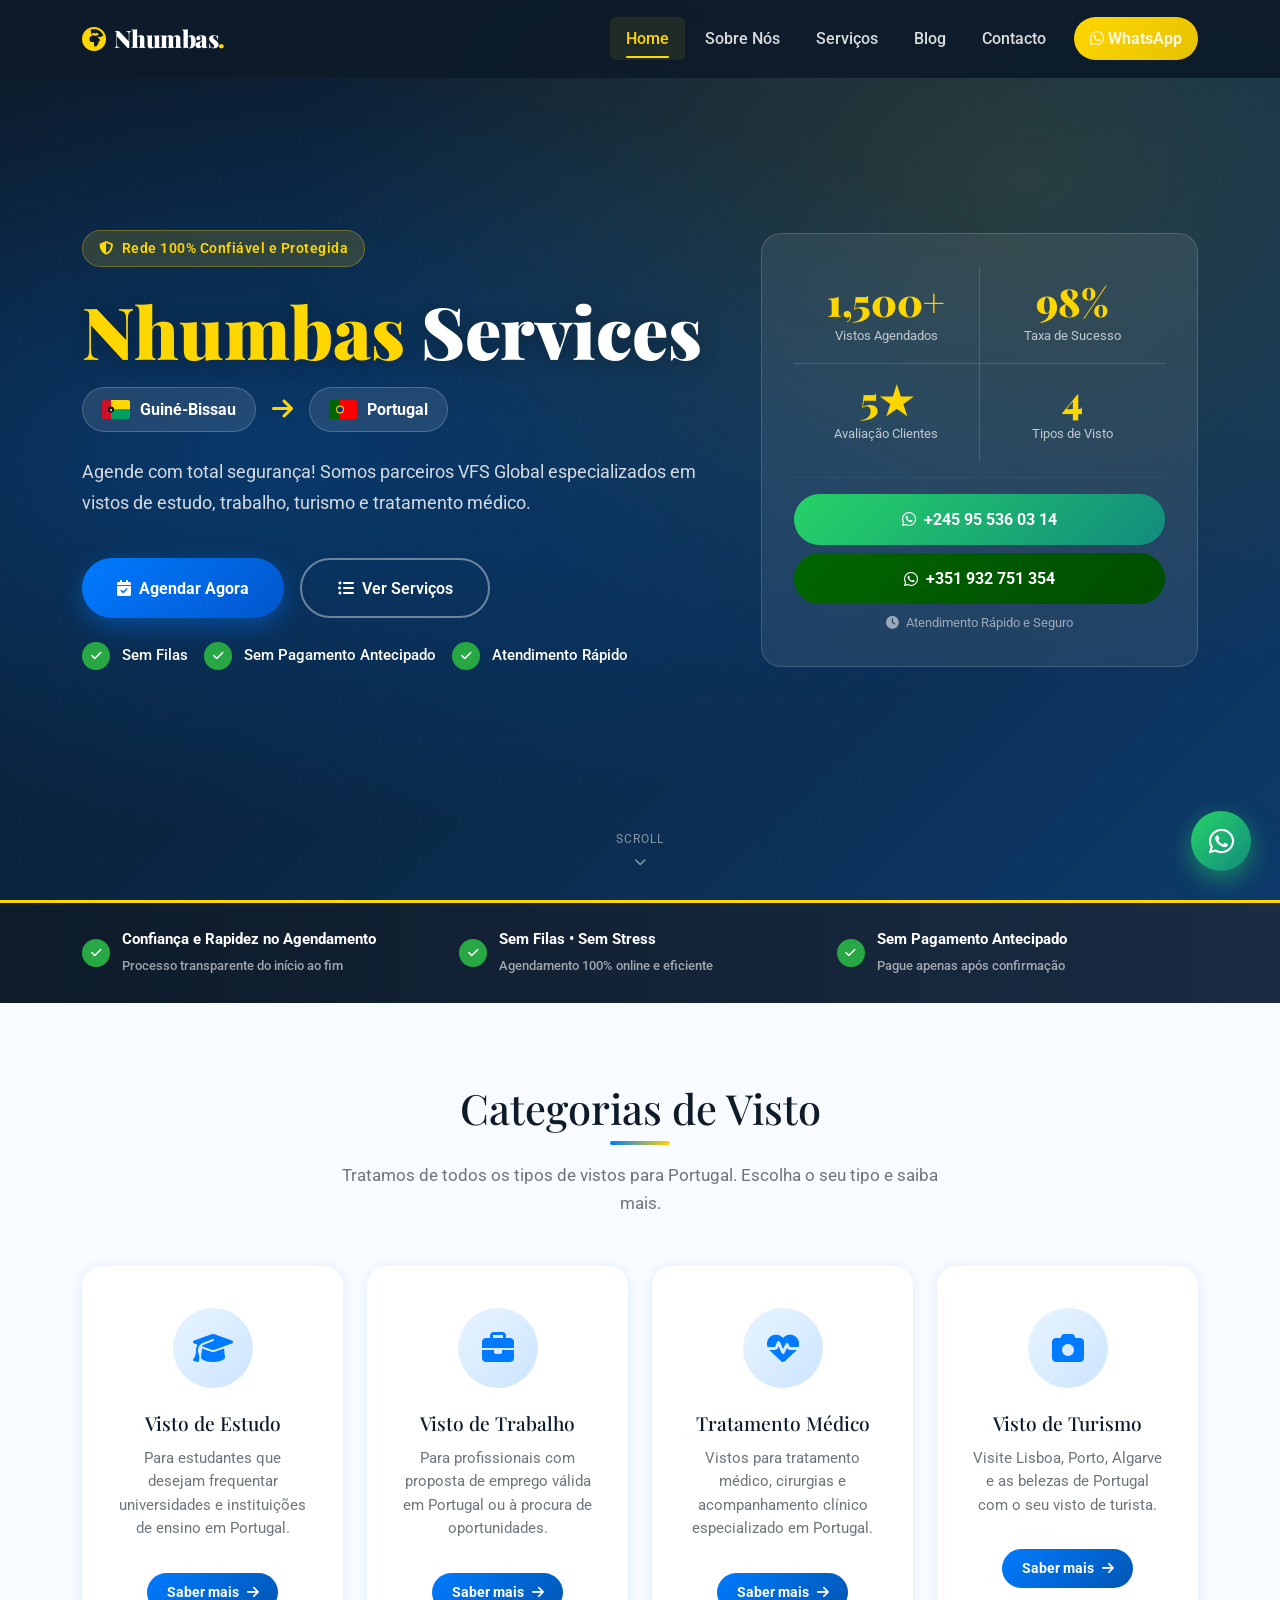
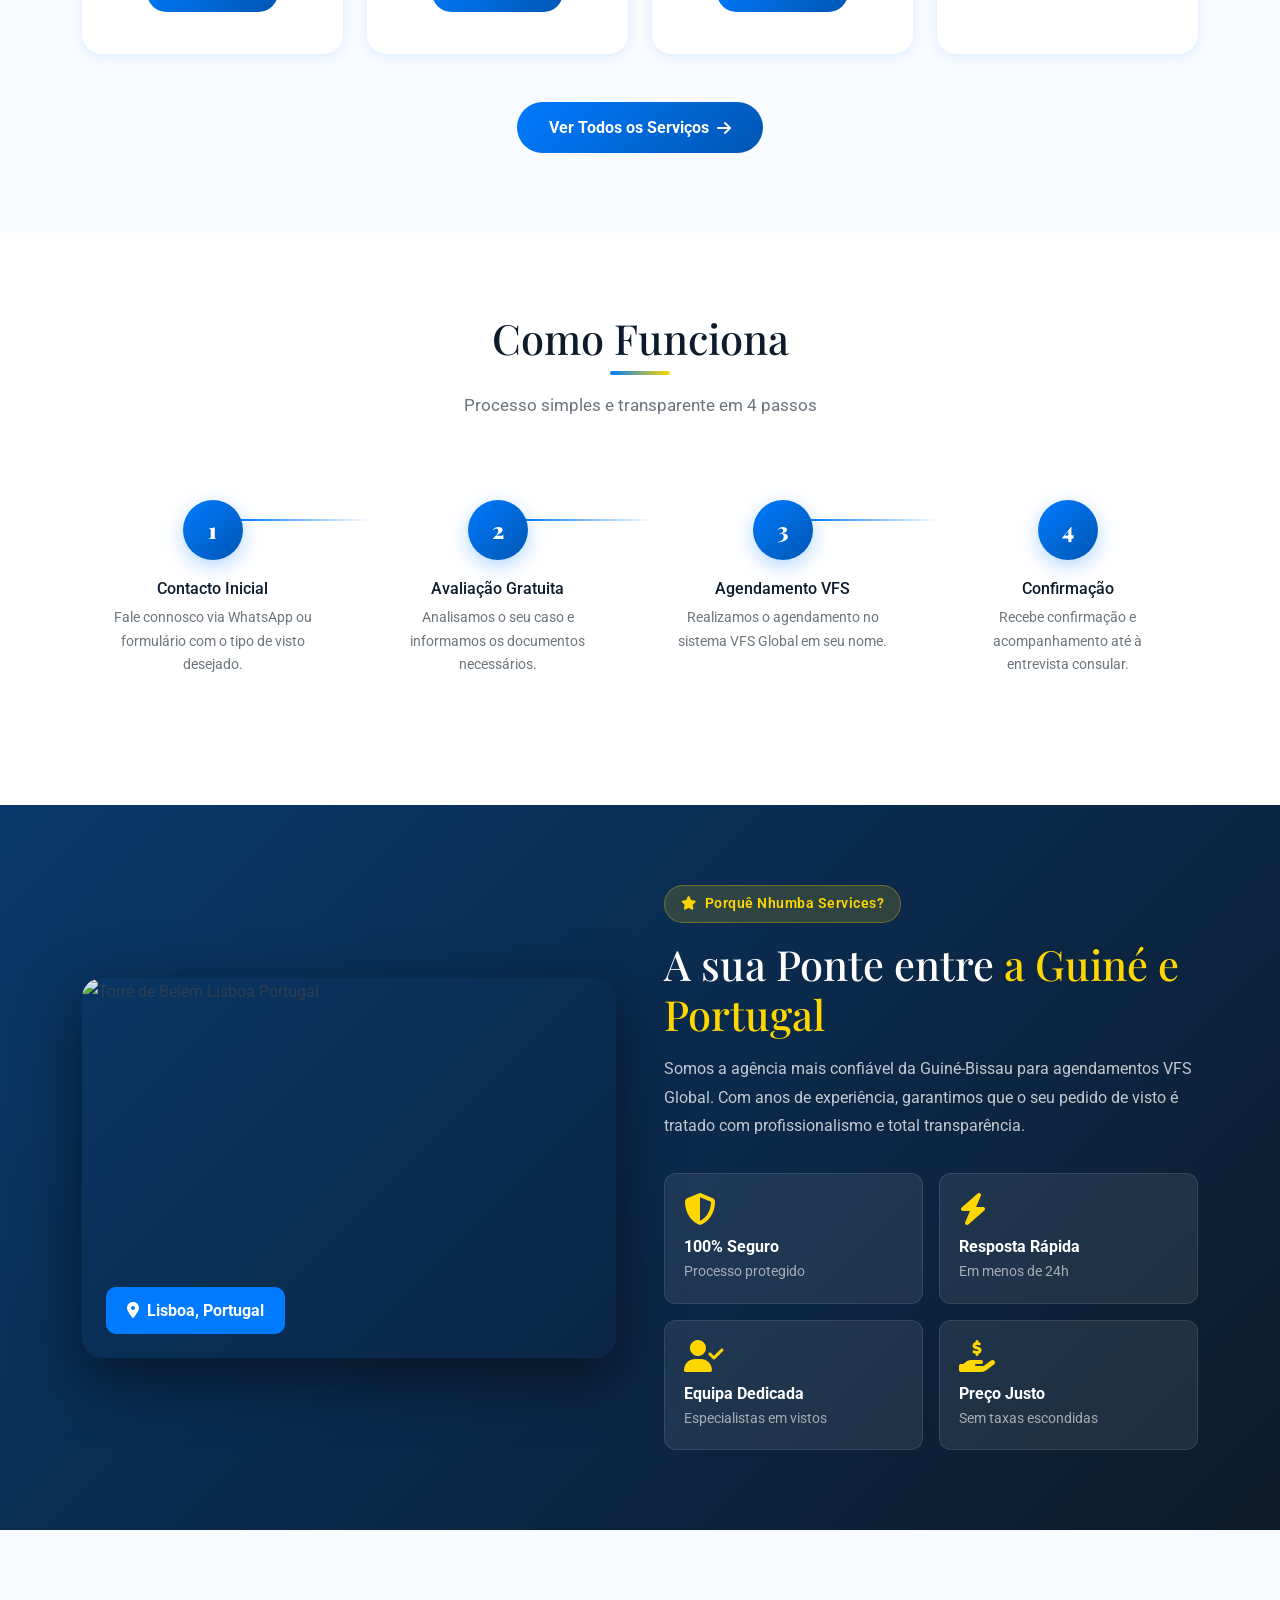
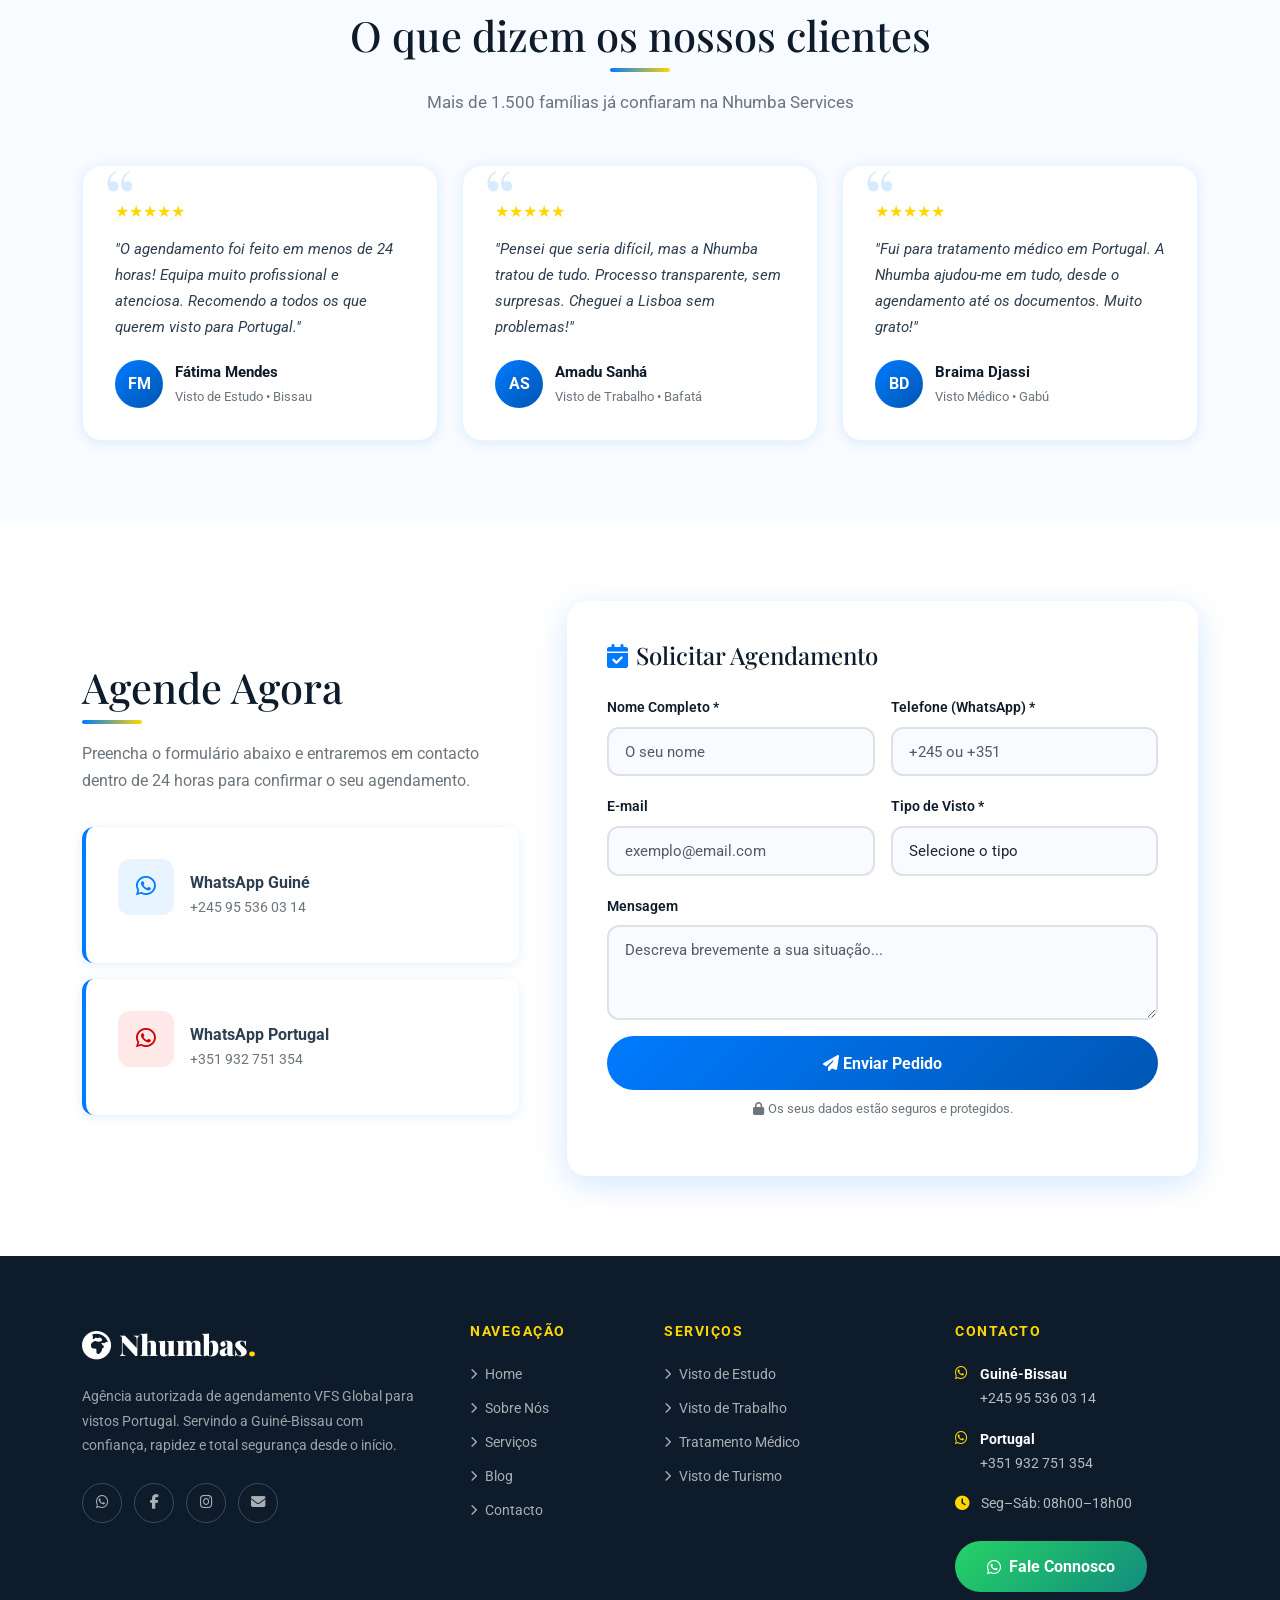
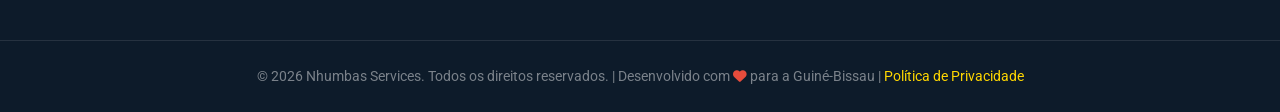
==== index.html @ 0d343d37 "first commit" ====
<!DOCTYPE html>
<html lang="pt">
<head>
  <meta charset="UTF-8"/>
  <meta name="viewport" content="width=device-width, initial-scale=1.0"/>
  <title>Nhumbas Services — Agendamento VFS Guiné-Bissau → Portugal</title>
  <meta name="description" content="Nhumba Services: agendamento VFS Global seguro e rápido para vistos Portugal. Confiança total, sem filas, sem pagamento antecipado. Contacte já!"/>
  <meta name="keywords" content="visto portugal, agendamento VFS, guiné-bissau, visto trabalho, visto estudo, nhumba services"/>
  <meta property="og:title" content="Nhumba Services — Vistos Portugal"/>
  <meta property="og:description" content="Agende o seu visto para Portugal com total segurança. Rede 100% Confiável e Protegida."/>
  <meta property="og:type" content="website"/>
  <link rel="canonical" href="https://nhumbaservices.github.io/"/>

  <!-- Schema.org -->
  <script type="application/ld+json">
  {"@context":"https://schema.org","@type":"LocalBusiness","name":"Nhumbas Services","description":"Agência de agendamento VFS Global para vistos Portugal na Guiné-Bissau","telephone":"+245955360314","address":{"@type":"PostalAddress","addressCountry":"GW"},"serviceArea":{"@type":"Country","name":"Guinea-Bissau"}}
  </script>

  <!-- Fonts & Icons -->
  <link rel="preconnect" href="https://fonts.googleapis.com"/>
  <link rel="preconnect" href="https://fonts.gstatic.com" crossorigin/>
  <link href="https://fonts.googleapis.com/css2?family=Roboto:wght@300;400;500;700;900&family=Playfair+Display:wght@700;900&display=swap" rel="stylesheet"/>
  <link rel="stylesheet" href="https://cdnjs.cloudflare.com/ajax/libs/font-awesome/6.5.0/css/all.min.css"/>
  <link rel="stylesheet" href="https://cdnjs.cloudflare.com/ajax/libs/bootstrap/5.3.2/css/bootstrap.min.css"/>
  <link rel="stylesheet" href="https://cdnjs.cloudflare.com/ajax/libs/aos/2.3.4/aos.css"/>
  <link rel="stylesheet" href="assets/css/style.css"/>
</head>
<body>

<!-- ============================================================
     NAVBAR
     ============================================================ -->
<nav class="navbar navbar-expand-lg fixed-top" id="mainNav">
  <div class="container">
    <a class="navbar-brand" href="index.html">
      <i class="fas fa-globe-africa me-2 text-accent"></i>Nhumbas<span>.</span>
    </a>
    <button class="navbar-toggler" type="button" data-bs-toggle="collapse" data-bs-target="#navbarNav">
      <span class="navbar-toggler-icon"></span>
    </button>
    <div class="collapse navbar-collapse justify-content-end" id="navbarNav">
      <ul class="navbar-nav align-items-lg-center gap-lg-1">
        <li class="nav-item"><a class="nav-link active" href="index.html">Home</a></li>
        <li class="nav-item"><a class="nav-link" href="about.html">Sobre Nós</a></li>
        <li class="nav-item"><a class="nav-link" href="services.html">Serviços</a></li>
        <li class="nav-item"><a class="nav-link" href="blog.html">Blog</a></li>
        <li class="nav-item"><a class="nav-link" href="contact.html">Contacto</a></li>
        <li class="nav-item">
          <a class="nav-link nav-cta" href="https://wa.me/24595536314" target="_blank" rel="noopener">
            <i class="fab fa-whatsapp"></i> WhatsApp
          </a>
        </li>
      </ul>
    </div>
  </div>
</nav>

<!-- ============================================================
     HERO SECTION
     ============================================================ -->
<section class="hero-section" id="home">
  <div class="hero-img-bg"></div>
  <div class="hero-bg-overlay"></div>
  <div class="hero-pattern"></div>

  <div class="container hero-content py-5">
    <div class="row align-items-center g-5">
      <div class="col-lg-7">
        <div class="hero-badge" data-aos="fade-down">
          <i class="fas fa-shield-alt"></i> Rede 100% Confiável e Protegida
        </div>

        <h1 class="hero-title" data-aos="fade-up" data-aos-delay="100">
          <span>Nhumbas</span> Services
        </h1>

        <div class="hero-route" data-aos="fade-up" data-aos-delay="200">
          <div class="flag-pill">
            <!-- Guinea-Bissau Flag SVG -->
            <svg width="28" height="19" viewBox="0 0 28 19" xmlns="http://www.w3.org/2000/svg" style="border-radius:2px;flex-shrink:0">
              <rect width="9" height="19" fill="#CE1126"/>
              <rect x="9" width="19" height="9.5" fill="#FFD700"/>
              <rect x="9" y="9.5" width="19" height="9.5" fill="#009E60"/>
              <circle cx="9" cy="9.5" r="3" fill="#000"/>
              <polygon points="9,7 9.6,8.8 11.5,8.8 10,9.9 10.6,11.7 9,10.6 7.4,11.7 8,9.9 6.5,8.8 8.4,8.8" fill="#fff" transform="scale(0.7) translate(4,4.8)"/>
            </svg>
            Guiné-Bissau
          </div>
          <div class="arrow-icon"><i class="fas fa-arrow-right"></i></div>
          <div class="flag-pill">
            <!-- Portugal Flag SVG -->
            <svg width="28" height="19" viewBox="0 0 28 19" xmlns="http://www.w3.org/2000/svg" style="border-radius:2px;flex-shrink:0">
              <rect width="11" height="19" fill="#006600"/>
              <rect x="11" width="17" height="19" fill="#FF0000"/>
              <circle cx="11" cy="9.5" r="4" fill="#FFD700" opacity="0.9"/>
              <circle cx="11" cy="9.5" r="2.8" fill="#003399"/>
            </svg>
            Portugal
          </div>
        </div>

        <p class="hero-subtitle" data-aos="fade-up" data-aos-delay="300">
          Agende com total segurança! Somos parceiros VFS Global especializados em<br>
          vistos de estudo, trabalho, turismo e tratamento médico.
        </p>

        <div class="hero-btns" data-aos="fade-up" data-aos-delay="400">
          <a href="#cta-form" class="btn-hero-primary">
            <i class="fas fa-calendar-check"></i> Agendar Agora
          </a>
          <a href="services.html" class="btn-hero-outline">
            <i class="fas fa-list-ul"></i> Ver Serviços
          </a>
        </div>

        <!-- Mini trust strip -->
        <div class="d-flex flex-wrap gap-3 mt-4" data-aos="fade-up" data-aos-delay="500">
          <span class="benefit-item"><div class="check-icon"><i class="fas fa-check"></i></div>Sem Filas</span>
          <span class="benefit-item"><div class="check-icon"><i class="fas fa-check"></i></div>Sem Pagamento Antecipado</span>
          <span class="benefit-item"><div class="check-icon"><i class="fas fa-check"></i></div>Atendimento Rápido</span>
        </div>
      </div>

      <!-- Stats Card -->
      <div class="col-lg-5" data-aos="fade-left" data-aos-delay="300">
        <div class="hero-stats-card">
          <div class="row text-center g-0">
            <div class="col-6 stat-item border-end border-bottom" style="border-color:rgba(255,255,255,.15)!important">
              <span class="stat-number" data-counter="1500" data-suffix="+">0</span>
              <div class="stat-label">Vistos Agendados</div>
            </div>
            <div class="col-6 stat-item border-bottom" style="border-color:rgba(255,255,255,.15)!important">
              <span class="stat-number" data-counter="98" data-suffix="%">0</span>
              <div class="stat-label">Taxa de Sucesso</div>
            </div>
            <div class="col-6 stat-item border-end" style="border-color:rgba(255,255,255,.15)!important">
              <span class="stat-number" data-counter="5" data-suffix="★">0</span>
              <div class="stat-label">Avaliação Clientes</div>
            </div>
            <div class="col-6 stat-item">
              <span class="stat-number" data-counter="4" data-suffix="">0</span>
              <div class="stat-label">Tipos de Visto</div>
            </div>
          </div>
          <hr class="stat-divider mt-3 mb-3"/>
          <div class="d-flex gap-2 flex-wrap justify-content-center">
            <a href="https://wa.me/24595536314" class="btn-whatsapp flex-fill text-center justify-content-center" target="_blank" rel="noopener" data-whatsapp="gw">
              <i class="fab fa-whatsapp"></i> +245 95 536 03 14
            </a>
          </div>
          <div class="mt-2 d-flex gap-2 flex-wrap justify-content-center">
            <a href="https://wa.me/351932751354" class="btn-whatsapp flex-fill text-center justify-content-center" style="background:linear-gradient(135deg,#006600,#004d00)" target="_blank" rel="noopener" data-whatsapp="pt">
              <i class="fab fa-whatsapp"></i> +351 932 751 354
            </a>
          </div>
          <p class="text-center mt-2 mb-0" style="color:rgba(255,255,255,.55);font-size:.8rem;">
            <i class="fas fa-clock me-1"></i> Atendimento Rápido e Seguro
          </p>
        </div>
      </div>
    </div>
  </div>

  <div class="scroll-indicator">
    <span>Scroll</span>
    <i class="fas fa-chevron-down"></i>
  </div>
</section>

<!-- ============================================================
     BENEFITS STRIP
     ============================================================ -->
<div class="benefits-strip">
  <div class="container">
    <div class="row g-3">
      <div class="col-md-4" data-aos="fade-up">
        <div class="benefit-item">
          <div class="check-icon"><i class="fas fa-check"></i></div>
          <div>
            <strong>Confiança e Rapidez no Agendamento</strong><br>
            <small style="color:rgba(255,255,255,.6)">Processo transparente do início ao fim</small>
          </div>
        </div>
      </div>
      <div class="col-md-4" data-aos="fade-up" data-aos-delay="100">
        <div class="benefit-item">
          <div class="check-icon"><i class="fas fa-check"></i></div>
          <div>
            <strong>Sem Filas • Sem Stress</strong><br>
            <small style="color:rgba(255,255,255,.6)">Agendamento 100% online e eficiente</small>
          </div>
        </div>
      </div>
      <div class="col-md-4" data-aos="fade-up" data-aos-delay="200">
        <div class="benefit-item">
          <div class="check-icon"><i class="fas fa-check"></i></div>
          <div>
            <strong>Sem Pagamento Antecipado</strong><br>
            <small style="color:rgba(255,255,255,.6)">Pague apenas após confirmação</small>
          </div>
        </div>
      </div>
    </div>
  </div>
</div>

<!-- ============================================================
     SERVICES TEASER
     ============================================================ -->
<section class="section-pad bg-light-blue" id="services">
  <div class="container">
    <div class="text-center mb-5" data-aos="fade-up">
      <h2 class="section-title text-center">Categorias de Visto</h2>
      <p class="section-subtitle">Tratamos de todos os tipos de vistos para Portugal. Escolha o seu tipo e saiba mais.</p>
    </div>
    <div class="row g-4">
      <div class="col-sm-6 col-lg-3" data-aos="fade-up" data-aos-delay="0">
        <div class="service-card h-100">
          <div class="service-icon"><i class="fas fa-graduation-cap"></i></div>
          <h4>Visto de Estudo</h4>
          <p>Para estudantes que desejam frequentar universidades e instituições de ensino em Portugal.</p>
          <a href="services.html#estudo" class="btn-primary-custom mt-3 d-inline-flex" style="font-size:.85rem;padding:.5rem 1.2rem;">
            Saber mais <i class="fas fa-arrow-right"></i>
          </a>
        </div>
      </div>
      <div class="col-sm-6 col-lg-3" data-aos="fade-up" data-aos-delay="100">
        <div class="service-card h-100">
          <div class="service-icon"><i class="fas fa-briefcase"></i></div>
          <h4>Visto de Trabalho</h4>
          <p>Para profissionais com proposta de emprego válida em Portugal ou à procura de oportunidades.</p>
          <a href="services.html#trabalho" class="btn-primary-custom mt-3 d-inline-flex" style="font-size:.85rem;padding:.5rem 1.2rem;">
            Saber mais <i class="fas fa-arrow-right"></i>
          </a>
        </div>
      </div>
      <div class="col-sm-6 col-lg-3" data-aos="fade-up" data-aos-delay="200">
        <div class="service-card h-100">
          <div class="service-icon"><i class="fas fa-heartbeat"></i></div>
          <h4>Tratamento Médico</h4>
          <p>Vistos para tratamento médico, cirurgias e acompanhamento clínico especializado em Portugal.</p>
          <a href="services.html#medico" class="btn-primary-custom mt-3 d-inline-flex" style="font-size:.85rem;padding:.5rem 1.2rem;">
            Saber mais <i class="fas fa-arrow-right"></i>
          </a>
        </div>
      </div>
      <div class="col-sm-6 col-lg-3" data-aos="fade-up" data-aos-delay="300">
        <div class="service-card h-100">
          <div class="service-icon"><i class="fas fa-camera"></i></div>
          <h4>Visto de Turismo</h4>
          <p>Visite Lisboa, Porto, Algarve e as belezas de Portugal com o seu visto de turista.</p>
          <a href="services.html#turismo" class="btn-primary-custom mt-3 d-inline-flex" style="font-size:.85rem;padding:.5rem 1.2rem;">
            Saber mais <i class="fas fa-arrow-right"></i>
          </a>
        </div>
      </div>
    </div>

    <div class="text-center mt-5" data-aos="fade-up">
      <a href="services.html" class="btn-primary-custom">
        Ver Todos os Serviços <i class="fas fa-arrow-right"></i>
      </a>
    </div>
  </div>
</section>

<!-- ============================================================
     HOW IT WORKS
     ============================================================ -->
<section class="section-pad">
  <div class="container">
    <div class="text-center mb-5" data-aos="fade-up">
      <h2 class="section-title text-center">Como Funciona</h2>
      <p class="section-subtitle">Processo simples e transparente em 4 passos</p>
    </div>
    <div class="row">
      <div class="col-md-3 col-sm-6" data-aos="fade-up" data-aos-delay="0">
        <div class="process-step">
          <div class="step-number">1</div>
          <div class="step-connector"></div>
          <h5>Contacto Inicial</h5>
          <p>Fale connosco via WhatsApp ou formulário com o tipo de visto desejado.</p>
        </div>
      </div>
      <div class="col-md-3 col-sm-6" data-aos="fade-up" data-aos-delay="100">
        <div class="process-step">
          <div class="step-number">2</div>
          <div class="step-connector"></div>
          <h5>Avaliação Gratuita</h5>
          <p>Analisamos o seu caso e informamos os documentos necessários.</p>
        </div>
      </div>
      <div class="col-md-3 col-sm-6" data-aos="fade-up" data-aos-delay="200">
        <div class="process-step">
          <div class="step-number">3</div>
          <div class="step-connector"></div>
          <h5>Agendamento VFS</h5>
          <p>Realizamos o agendamento no sistema VFS Global em seu nome.</p>
        </div>
      </div>
      <div class="col-md-3 col-sm-6" data-aos="fade-up" data-aos-delay="300">
        <div class="process-step">
          <div class="step-number">4</div>
          <h5>Confirmação</h5>
          <p>Recebe confirmação e acompanhamento até à entrevista consular.</p>
        </div>
      </div>
    </div>
  </div>
</section>

<!-- ============================================================
     BELEM / IMAGE SECTION
     ============================================================ -->
<section class="section-pad" style="background:var(--dark);overflow:hidden;position:relative;">
  <div style="position:absolute;inset:0;background:url('https://images.unsplash.com/photo-1555881400-74d7acaacd8b?w=1600&q=70') center/cover;opacity:.15;"></div>
  <div style="position:absolute;inset:0;background:linear-gradient(135deg,rgba(0,123,255,.3),rgba(13,27,42,.9));"></div>
  <div class="container position-relative" style="z-index:2;">
    <div class="row align-items-center g-5">
      <div class="col-lg-6" data-aos="fade-right">
        <div style="position:relative;border-radius:20px;overflow:hidden;box-shadow:0 20px 60px rgba(0,0,0,.5);">
          <img src="https://images.unsplash.com/photo-1555881400-74d7acaacd8b?w=700&q=80"
               alt="Torre de Belém Lisboa Portugal" class="img-fluid" style="width:100%;height:380px;object-fit:cover;display:block;"/>
          <div style="position:absolute;bottom:1.5rem;left:1.5rem;background:var(--primary);color:#fff;padding:.6rem 1.3rem;border-radius:10px;font-weight:700;">
            <i class="fas fa-map-marker-alt me-2"></i>Lisboa, Portugal
          </div>
        </div>
      </div>
      <div class="col-lg-6" data-aos="fade-left">
        <div class="hero-badge mb-3"><i class="fas fa-star"></i> Porquê Nhumba Services?</div>
        <h2 style="color:#fff;margin-bottom:1rem;">A sua Ponte entre <span style="color:var(--accent)">a Guiné e Portugal</span></h2>
        <p style="color:rgba(255,255,255,.75);font-size:1rem;line-height:1.8;margin-bottom:2rem;">
          Somos a agência mais confiável da Guiné-Bissau para agendamentos VFS Global. Com anos de experiência, garantimos que o seu pedido de visto é tratado com profissionalismo e total transparência.
        </p>
        <div class="row g-3">
          <div class="col-6">
            <div style="background:rgba(255,255,255,.08);border-radius:12px;padding:1.2rem;border:1px solid rgba(255,255,255,.1);">
              <i class="fas fa-shield-alt fa-2x mb-2" style="color:var(--accent)"></i>
              <div style="color:#fff;font-weight:700;">100% Seguro</div>
              <div style="color:rgba(255,255,255,.6);font-size:.85rem;">Processo protegido</div>
            </div>
          </div>
          <div class="col-6">
            <div style="background:rgba(255,255,255,.08);border-radius:12px;padding:1.2rem;border:1px solid rgba(255,255,255,.1);">
              <i class="fas fa-bolt fa-2x mb-2" style="color:var(--accent)"></i>
              <div style="color:#fff;font-weight:700;">Resposta Rápida</div>
              <div style="color:rgba(255,255,255,.6);font-size:.85rem;">Em menos de 24h</div>
            </div>
          </div>
          <div class="col-6">
            <div style="background:rgba(255,255,255,.08);border-radius:12px;padding:1.2rem;border:1px solid rgba(255,255,255,.1);">
              <i class="fas fa-user-check fa-2x mb-2" style="color:var(--accent)"></i>
              <div style="color:#fff;font-weight:700;">Equipa Dedicada</div>
              <div style="color:rgba(255,255,255,.6);font-size:.85rem;">Especialistas em vistos</div>
            </div>
          </div>
          <div class="col-6">
            <div style="background:rgba(255,255,255,.08);border-radius:12px;padding:1.2rem;border:1px solid rgba(255,255,255,.1);">
              <i class="fas fa-hand-holding-usd fa-2x mb-2" style="color:var(--accent)"></i>
              <div style="color:#fff;font-weight:700;">Preço Justo</div>
              <div style="color:rgba(255,255,255,.6);font-size:.85rem;">Sem taxas escondidas</div>
            </div>
          </div>
        </div>
      </div>
    </div>
  </div>
</section>

<!-- ============================================================
     TESTIMONIALS
     ============================================================ -->
<section class="section-pad bg-light-blue">
  <div class="container">
    <div class="text-center mb-5" data-aos="fade-up">
      <h2 class="section-title text-center">O que dizem os nossos clientes</h2>
      <p class="section-subtitle">Mais de 1.500 famílias já confiaram na Nhumba Services</p>
    </div>
    <div class="row g-4">
      <div class="col-md-4" data-aos="fade-up" data-aos-delay="0">
        <div class="testimonial-card h-100">
          <div class="testimonial-stars">★★★★★</div>
          <p class="testimonial-text">"O agendamento foi feito em menos de 24 horas! Equipa muito profissional e atenciosa. Recomendo a todos os que querem visto para Portugal."</p>
          <div class="testimonial-author">
            <div class="author-avatar">FM</div>
            <div>
              <div class="author-name">Fátima Mendes</div>
              <div class="author-role">Visto de Estudo • Bissau</div>
            </div>
          </div>
        </div>
      </div>
      <div class="col-md-4" data-aos="fade-up" data-aos-delay="100">
        <div class="testimonial-card h-100">
          <div class="testimonial-stars">★★★★★</div>
          <p class="testimonial-text">"Pensei que seria difícil, mas a Nhumba tratou de tudo. Processo transparente, sem surpresas. Cheguei a Lisboa sem problemas!"</p>
          <div class="testimonial-author">
            <div class="author-avatar">AS</div>
            <div>
              <div class="author-name">Amadu Sanhá</div>
              <div class="author-role">Visto de Trabalho • Bafatá</div>
            </div>
          </div>
        </div>
      </div>
      <div class="col-md-4" data-aos="fade-up" data-aos-delay="200">
        <div class="testimonial-card h-100">
          <div class="testimonial-stars">★★★★★</div>
          <p class="testimonial-text">"Fui para tratamento médico em Portugal. A Nhumba ajudou-me em tudo, desde o agendamento até os documentos. Muito grato!"</p>
          <div class="testimonial-author">
            <div class="author-avatar">BD</div>
            <div>
              <div class="author-name">Braima Djassi</div>
              <div class="author-role">Visto Médico • Gabú</div>
            </div>
          </div>
        </div>
      </div>
    </div>
  </div>
</section>

<!-- ============================================================
     CTA FORM
     ============================================================ -->
<section class="section-pad" id="cta-form">
  <div class="container">
    <div class="row align-items-center g-5">
      <div class="col-lg-5" data-aos="fade-right">
        <h2 class="section-title">Agende Agora</h2>
        <p style="color:var(--text-light);margin-bottom:2rem;">
          Preencha o formulário abaixo e entraremos em contacto dentro de 24 horas para confirmar o seu agendamento.
        </p>
        <div class="feature-card mb-3">
          <div class="d-flex align-items-center gap-3">
            <div class="feature-icon"><i class="fab fa-whatsapp"></i></div>
            <div>
              <strong>WhatsApp Guiné</strong>
              <div style="color:var(--text-light);font-size:.9rem;">+245 95 536 03 14</div>
            </div>
          </div>
        </div>
        <div class="feature-card">
          <div class="d-flex align-items-center gap-3">
            <div class="feature-icon" style="background:#ffe8e8;"><i class="fab fa-whatsapp" style="color:#cc0000;"></i></div>
            <div>
              <strong>WhatsApp Portugal</strong>
              <div style="color:var(--text-light);font-size:.9rem;">+351 932 751 354</div>
            </div>
          </div>
        </div>
      </div>

      <div class="col-lg-7" data-aos="fade-left">
        <div class="form-card">
          <h4 style="color:var(--dark);margin-bottom:1.5rem;">
            <i class="fas fa-calendar-check text-primary me-2"></i>Solicitar Agendamento
          </h4>

          <div class="form-success" id="heroFormSuccess">
            <div class="success-icon"><i class="fas fa-check"></i></div>
            <h4 style="color:var(--success);">Pedido Enviado!</h4>
            <p style="color:var(--text-light);">Obrigado pelo seu contacto. Responderemos em breve via WhatsApp ou e-mail.</p>
          </div>

          <form data-validate-form action="https://formspree.io/f/YOUR_FREE_ID" method="POST" netlify>
            <input type="hidden" name="form-name" value="agendamento-home"/>
            <div class="row g-3">
              <div class="col-sm-6">
                <label class="form-label">Nome Completo *</label>
                <input type="text" name="nome" class="form-control" placeholder="O seu nome" data-validate="required min5"/>
              </div>
              <div class="col-sm-6">
                <label class="form-label">Telefone (WhatsApp) *</label>
                <input type="tel" name="telefone" class="form-control" placeholder="+245 ou +351" data-validate="required phone"/>
              </div>
              <div class="col-sm-6">
                <label class="form-label">E-mail</label>
                <input type="email" name="email" class="form-control" placeholder="exemplo@email.com" data-validate="email"/>
              </div>
              <div class="col-sm-6">
                <label class="form-label">Tipo de Visto *</label>
                <select name="visto" class="form-select" data-validate="required">
                  <option value="">Selecione o tipo</option>
                  <option>Visto de Estudo</option>
                  <option>Visto de Trabalho</option>
                  <option>Tratamento Médico</option>
                  <option>Visto de Turismo</option>
                  <option>Outro</option>
                </select>
              </div>
              <div class="col-12">
                <label class="form-label">Mensagem</label>
                <textarea name="mensagem" class="form-control" rows="3" placeholder="Descreva brevemente a sua situação..." data-validate="min10"></textarea>
              </div>
              <div class="col-12">
                <button type="submit" class="btn-submit">
                  <span class="btn-text"><i class="fas fa-paper-plane"></i> Enviar Pedido</span>
                  <span class="spinner-btn"></span>
                </button>
                <p class="text-center mt-2" style="font-size:.8rem;color:var(--text-light);">
                  <i class="fas fa-lock me-1"></i>Os seus dados estão seguros e protegidos.
                </p>
              </div>
            </div>
          </form>
        </div>
      </div>
    </div>
  </div>
</section>

<!-- ============================================================
     FOOTER
     ============================================================ -->
<footer>
  <div class="container">
    <div class="row g-5">
      <div class="col-lg-4 col-md-6">
        <div class="footer-brand"><i class="fas fa-globe-africa me-2"></i>Nhumbas<span>.</span></div>
        <p class="footer-desc">
          Agência autorizada de agendamento VFS Global para vistos Portugal. Servindo a Guiné-Bissau com confiança, rapidez e total segurança desde o início.
        </p>
        <div class="footer-social">
          <a href="https://wa.me/24595536314" target="_blank" rel="noopener" aria-label="WhatsApp"><i class="fab fa-whatsapp"></i></a>
          <a href="#" aria-label="Facebook"><i class="fab fa-facebook-f"></i></a>
          <a href="#" aria-label="Instagram"><i class="fab fa-instagram"></i></a>
          <a href="mailto:info@nhumbaservices.com" aria-label="Email"><i class="fas fa-envelope"></i></a>
        </div>
      </div>
      <div class="col-lg-2 col-md-6 col-6">
        <div class="footer-heading">Navegação</div>
        <ul class="footer-links">
          <li><a href="index.html"><i class="fas fa-chevron-right"></i> Home</a></li>
          <li><a href="about.html"><i class="fas fa-chevron-right"></i> Sobre Nós</a></li>
          <li><a href="services.html"><i class="fas fa-chevron-right"></i> Serviços</a></li>
          <li><a href="blog.html"><i class="fas fa-chevron-right"></i> Blog</a></li>
          <li><a href="contact.html"><i class="fas fa-chevron-right"></i> Contacto</a></li>
        </ul>
      </div>
      <div class="col-lg-3 col-md-6 col-6">
        <div class="footer-heading">Serviços</div>
        <ul class="footer-links">
          <li><a href="services.html#estudo"><i class="fas fa-chevron-right"></i> Visto de Estudo</a></li>
          <li><a href="services.html#trabalho"><i class="fas fa-chevron-right"></i> Visto de Trabalho</a></li>
          <li><a href="services.html#medico"><i class="fas fa-chevron-right"></i> Tratamento Médico</a></li>
          <li><a href="services.html#turismo"><i class="fas fa-chevron-right"></i> Visto de Turismo</a></li>
        </ul>
      </div>
      <div class="col-lg-3 col-md-6">
        <div class="footer-heading">Contacto</div>
        <div class="footer-contact-item">
          <i class="fab fa-whatsapp"></i>
          <span><strong style="color:#fff;display:block;">Guiné-Bissau</strong>+245 95 536 03 14</span>
        </div>
        <div class="footer-contact-item">
          <i class="fab fa-whatsapp"></i>
          <span><strong style="color:#fff;display:block;">Portugal</strong>+351 932 751 354</span>
        </div>
        <div class="footer-contact-item">
          <i class="fas fa-clock"></i>
          <span>Seg–Sáb: 08h00–18h00</span>
        </div>
        <a href="https://wa.me/24595536314" class="btn-whatsapp mt-2" target="_blank" rel="noopener" data-whatsapp="gw">
          <i class="fab fa-whatsapp"></i> Fale Connosco
        </a>
      </div>
    </div>
  </div>
  <div class="footer-bottom">
    <div class="container">
      © 2026 Nhumbas Services. Todos os direitos reservados. |
      Desenvolvido com <i class="fas fa-heart" style="color:#e74c3c;"></i> para a Guiné-Bissau |
      <a href="contact.html">Política de Privacidade</a>
    </div>
  </div>
</footer>

<!-- WhatsApp Floating Button -->
<a class="whatsapp-float" href="https://wa.me/245955360314" target="_blank" rel="noopener" data-whatsapp="gw" aria-label="WhatsApp">
  <i class="fab fa-whatsapp"></i>
  <span class="whatsapp-tooltip">Fale connosco!</span>
</a>

<!-- Back to top -->
<button id="backToTop" style="position:fixed;bottom:1.8rem;right:5rem;width:44px;height:44px;background:var(--primary);color:#fff;border:none;border-radius:50%;font-size:1.1rem;cursor:pointer;opacity:0;transition:all .3s;z-index:999;" aria-label="Topo">
  <i class="fas fa-arrow-up"></i>
</button>

<!-- Scripts -->
<script src="https://cdnjs.cloudflare.com/ajax/libs/bootstrap/5.3.2/js/bootstrap.bundle.min.js"></script>
<script src="https://cdnjs.cloudflare.com/ajax/libs/aos/2.3.4/aos.js"></script>
<script src="assets/js/main.js"></script>
</body>
</html>
---- assets/css/style.css ----
/* ============================================================
   Nhumbas Services — Custom Stylesheet
   Travel-themed, high-conversion, mobile-first
   ============================================================ */

/* --- Google Fonts & Root Variables --- */
@import url('https://fonts.googleapis.com/css2?family=Roboto:wght@300;400;500;700;900&family=Playfair+Display:wght@700;900&display=swap');

:root {
  --primary:        #007BFF;
  --primary-dark:   #0056b3;
  --primary-light:  #e8f4ff;
  --accent:         #FFD700;
  --accent-dark:    #e6c200;
  --success:        #28a745;
  --dark:           #0d1b2a;
  --dark-mid:       #1a2b42;
  --text:           #2c3e50;
  --text-light:     #6c757d;
  --white:          #ffffff;
  --bg-light:       #f8fbff;
  --border:         #dee2e6;
  --shadow-sm:      0 2px 12px rgba(0,123,255,.12);
  --shadow-md:      0 8px 32px rgba(0,123,255,.18);
  --shadow-lg:      0 20px 60px rgba(0,0,0,.15);
  --radius:         12px;
  --radius-lg:      20px;
  --transition:     all .3s cubic-bezier(.4,0,.2,1);
  --font-display:   'Playfair Display', Georgia, serif;
  --font-body:      'Roboto', sans-serif;
}

/* --- Base Reset & Body --- */
*, *::before, *::after { box-sizing: border-box; margin: 0; padding: 0; }

html { scroll-behavior: smooth; font-size: 16px; }

body {
  font-family: var(--font-body);
  color: var(--text);
  background: var(--white);
  overflow-x: hidden;
  line-height: 1.7;
}

/* --- Typography --- */
h1, h2, h3, h4 { font-family: var(--font-display); line-height: 1.2; }
h1 { font-size: clamp(2rem, 5vw, 3.5rem); }
h2 { font-size: clamp(1.6rem, 3.5vw, 2.6rem); }
h3 { font-size: clamp(1.2rem, 2.5vw, 1.6rem); }

a { color: var(--primary); text-decoration: none; transition: var(--transition); }
a:hover { color: var(--primary-dark); }

.section-title {
  position: relative;
  display: inline-block;
  margin-bottom: 1rem;
  color: var(--dark);
}
.section-title::after {
  content: '';
  display: block;
  width: 60px;
  height: 4px;
  background: linear-gradient(90deg, var(--primary), var(--accent));
  border-radius: 2px;
  margin-top: .5rem;
}
.section-title.text-center::after { margin: .5rem auto 0; }

.section-subtitle {
  color: var(--text-light);
  font-size: 1.05rem;
  max-width: 600px;
  margin: 0 auto 3rem;
}

/* --- Utility --- */
.text-accent   { color: var(--accent) !important; }
.text-primary  { color: var(--primary) !important; }
.bg-primary-gradient {
  background: linear-gradient(135deg, var(--dark) 0%, var(--dark-mid) 40%, var(--primary-dark) 100%);
}
.fw-900 { font-weight: 900; }

/* ============================================================
   NAVBAR
   ============================================================ */
#mainNav {
  background: rgba(13,27,42,.95);
  backdrop-filter: blur(10px);
  -webkit-backdrop-filter: blur(10px);
  transition: var(--transition);
  padding: .8rem 0;
  border-bottom: 2px solid transparent;
}
#mainNav.scrolled {
  background: rgba(13,27,42,1);
  box-shadow: var(--shadow-md);
  border-bottom-color: var(--accent);
}
#mainNav .navbar-brand {
  font-family: var(--font-display);
  font-size: 1.5rem;
  font-weight: 900;
  color: var(--white) !important;
  letter-spacing: -.5px;
}
#mainNav .navbar-brand span { color: var(--accent); }
#mainNav .nav-link {
  color: rgba(255,255,255,.85) !important;
  font-weight: 500;
  padding: .5rem 1rem !important;
  border-radius: 6px;
  transition: var(--transition);
  position: relative;
}
#mainNav .nav-link::after {
  content: '';
  position: absolute;
  bottom: 2px; left: 50%; right: 50%;
  height: 2px;
  background: var(--accent);
  transition: var(--transition);
  border-radius: 2px;
}
#mainNav .nav-link:hover,
#mainNav .nav-link.active {
  color: var(--accent) !important;
  background: rgba(255,215,0,.08);
}
#mainNav .nav-link:hover::after,
#mainNav .nav-link.active::after { left: 1rem; right: 1rem; }

.navbar-toggler {
  border: 2px solid var(--accent) !important;
  border-radius: 6px !important;
}
.navbar-toggler-icon {
  background-image: url("data:image/svg+xml,%3csvg xmlns='http://www.w3.org/2000/svg' viewBox='0 0 30 30'%3e%3cpath stroke='%23FFD700' stroke-linecap='round' stroke-miterlimit='10' stroke-width='2' d='M4 7h22M4 15h22M4 23h22'/%3e%3c/svg%3e") !important;
}
.nav-cta {
  background: linear-gradient(135deg, var(--accent), var(--accent-dark)) !important;
  color: var(--dark) !important;
  font-weight: 700 !important;
  padding: .45rem 1.2rem !important;
  border-radius: 25px !important;
  margin-left: .5rem;
}
.nav-cta:hover { transform: translateY(-1px); box-shadow: 0 4px 15px rgba(255,215,0,.4); }
.nav-cta::after { display: none !important; }

/* ============================================================
   HERO — INDEX
   ============================================================ */
.hero-section {
  min-height: 100vh;
  position: relative;
  display: flex;
  align-items: center;
  overflow: hidden;
  background: linear-gradient(135deg, var(--dark) 0%, #0a2540 45%, #0d3a6b 100%);
}
.hero-bg-overlay {
  position: absolute; inset: 0;
  background:
    radial-gradient(ellipse at 20% 50%, rgba(0,123,255,.25) 0%, transparent 60%),
    radial-gradient(ellipse at 80% 20%, rgba(255,215,0,.12) 0%, transparent 50%);
  z-index: 1;
}
.hero-img-bg {
  position: absolute; inset: 0;
  background: url('https://images.unsplash.com/photo-1436491865332-7a61a109cc05?w=1600&q=80') center/cover no-repeat;
  opacity: .18;
  z-index: 0;
}
.hero-pattern {
  position: absolute; inset: 0;
  background-image: radial-gradient(rgba(255,255,255,.03) 1px, transparent 1px);
  background-size: 40px 40px;
  z-index: 1;
}
.hero-content { position: relative; z-index: 2; }

.hero-badge {
  display: inline-flex;
  align-items: center;
  gap: .5rem;
  background: rgba(255,215,0,.15);
  border: 1px solid rgba(255,215,0,.3);
  color: var(--accent);
  padding: .4rem 1rem;
  border-radius: 25px;
  font-size: .85rem;
  font-weight: 600;
  letter-spacing: .5px;
  margin-bottom: 1.5rem;
}
.hero-title {
  color: var(--white);
  font-size: clamp(2.4rem, 6vw, 4.5rem);
  font-weight: 900;
  line-height: 1.1;
  margin-bottom: 1rem;
  text-shadow: 0 2px 20px rgba(0,0,0,.3);
}
.hero-title span { color: var(--accent); }

.hero-route {
  display: flex;
  align-items: center;
  gap: 1rem;
  margin-bottom: 1.5rem;
  flex-wrap: wrap;
}
.hero-route .flag-pill {
  display: inline-flex;
  align-items: center;
  gap: .6rem;
  background: rgba(255,255,255,.1);
  border: 1px solid rgba(255,255,255,.2);
  backdrop-filter: blur(10px);
  padding: .5rem 1.2rem;
  border-radius: 30px;
  color: var(--white);
  font-weight: 700;
  font-size: 1rem;
}
.hero-route .arrow-icon {
  font-size: 1.5rem;
  color: var(--accent);
  animation: pulse-arrow 1.5s ease-in-out infinite;
}
@keyframes pulse-arrow {
  0%,100% { transform: translateX(0); }
  50% { transform: translateX(6px); }
}

.hero-subtitle {
  color: rgba(255,255,255,.82);
  font-size: 1.15rem;
  margin-bottom: 2.5rem;
  font-weight: 400;
}

.hero-btns { display: flex; gap: 1rem; flex-wrap: wrap; }
.btn-hero-primary {
  background: linear-gradient(135deg, var(--primary), #0056cc);
  color: var(--white);
  border: none;
  padding: .9rem 2.2rem;
  border-radius: 30px;
  font-weight: 700;
  font-size: 1rem;
  display: inline-flex;
  align-items: center;
  gap: .5rem;
  box-shadow: 0 8px 25px rgba(0,123,255,.4);
  transition: var(--transition);
}
.btn-hero-primary:hover {
  transform: translateY(-3px);
  box-shadow: 0 14px 35px rgba(0,123,255,.5);
  color: var(--white);
}
.btn-hero-outline {
  background: transparent;
  color: var(--white);
  border: 2px solid rgba(255,255,255,.4);
  padding: .9rem 2.2rem;
  border-radius: 30px;
  font-weight: 600;
  font-size: 1rem;
  display: inline-flex;
  align-items: center;
  gap: .5rem;
  transition: var(--transition);
}
.btn-hero-outline:hover {
  border-color: var(--accent);
  color: var(--accent);
  background: rgba(255,215,0,.08);
  transform: translateY(-3px);
}

/* Floating stats card */
.hero-stats-card {
  background: rgba(255,255,255,.08);
  border: 1px solid rgba(255,255,255,.15);
  backdrop-filter: blur(20px);
  border-radius: var(--radius-lg);
  padding: 2rem;
  color: var(--white);
}
.stat-item { text-align: center; padding: 1rem 0; }
.stat-number {
  font-family: var(--font-display);
  font-size: 2.4rem;
  font-weight: 900;
  color: var(--accent);
  display: block;
  line-height: 1;
}
.stat-label { font-size: .8rem; color: rgba(255,255,255,.7); margin-top: .3rem; }
.stat-divider { border-color: rgba(255,255,255,.15); }

/* Hero scroll indicator */
.scroll-indicator {
  position: absolute;
  bottom: 2rem; left: 50%;
  transform: translateX(-50%);
  z-index: 2;
  display: flex;
  flex-direction: column;
  align-items: center;
  gap: .4rem;
  color: rgba(255,255,255,.5);
  font-size: .75rem;
  letter-spacing: 1px;
  text-transform: uppercase;
  animation: bounce-scroll 2s ease-in-out infinite;
}
@keyframes bounce-scroll {
  0%,100% { transform: translateX(-50%) translateY(0); }
  50% { transform: translateX(-50%) translateY(6px); }
}

/* ============================================================
   PAGE HERO (inner pages)
   ============================================================ */
.page-hero {
  background: linear-gradient(135deg, var(--dark) 0%, var(--dark-mid) 50%, var(--primary-dark) 100%);
  padding: 8rem 0 4rem;
  position: relative;
  overflow: hidden;
}
.page-hero::before {
  content: '';
  position: absolute; inset: 0;
  background: url('https://images.unsplash.com/photo-1553729459-efe14ef6055d?w=1600&q=60') center/cover;
  opacity: .08;
}
.page-hero-pattern {
  position: absolute; inset: 0;
  background-image: radial-gradient(rgba(255,255,255,.03) 1px, transparent 1px);
  background-size: 30px 30px;
}
.page-hero-content { position: relative; z-index: 2; }
.page-hero h1 { color: var(--white); margin-bottom: .5rem; }
.page-hero .breadcrumb { background: none; padding: 0; margin: 0; }
.page-hero .breadcrumb-item a { color: var(--accent); }
.page-hero .breadcrumb-item.active { color: rgba(255,255,255,.7); }
.page-hero .breadcrumb-item + .breadcrumb-item::before { color: rgba(255,255,255,.5); }

/* ============================================================
   BUTTONS
   ============================================================ */
.btn-primary-custom {
  background: linear-gradient(135deg, var(--primary), var(--primary-dark));
  color: var(--white);
  border: none;
  padding: .75rem 2rem;
  border-radius: 30px;
  font-weight: 700;
  transition: var(--transition);
  display: inline-flex;
  align-items: center;
  gap: .5rem;
}
.btn-primary-custom:hover {
  transform: translateY(-3px);
  box-shadow: 0 10px 28px rgba(0,123,255,.35);
  color: var(--white);
}
.btn-accent-custom {
  background: linear-gradient(135deg, var(--accent), var(--accent-dark));
  color: var(--dark);
  border: none;
  padding: .75rem 2rem;
  border-radius: 30px;
  font-weight: 700;
  transition: var(--transition);
  display: inline-flex;
  align-items: center;
  gap: .5rem;
}
.btn-accent-custom:hover {
  transform: translateY(-3px);
  box-shadow: 0 10px 28px rgba(255,215,0,.4);
  color: var(--dark);
}
.btn-outline-custom {
  background: transparent;
  color: var(--primary);
  border: 2px solid var(--primary);
  padding: .75rem 2rem;
  border-radius: 30px;
  font-weight: 700;
  transition: var(--transition);
  display: inline-flex;
  align-items: center;
  gap: .5rem;
}
.btn-outline-custom:hover {
  background: var(--primary);
  color: var(--white);
  transform: translateY(-3px);
  box-shadow: var(--shadow-sm);
}
.btn-whatsapp {
  background: linear-gradient(135deg, #25d366, #128c7e);
  color: var(--white) !important;
  border: none;
  padding: .75rem 2rem;
  border-radius: 30px;
  font-weight: 700;
  transition: var(--transition);
  display: inline-flex;
  align-items: center;
  gap: .5rem;
  text-decoration: none;
}
.btn-whatsapp:hover {
  transform: translateY(-3px);
  box-shadow: 0 10px 28px rgba(37,211,102,.35);
}

/* ============================================================
   SECTION WRAPPERS
   ============================================================ */
.section-pad { padding: 5rem 0; }
.section-pad-sm { padding: 3rem 0; }
.bg-light-blue { background: var(--bg-light); }
.bg-dark-section {
  background: linear-gradient(135deg, var(--dark) 0%, var(--dark-mid) 100%);
  color: var(--white);
}

/* ============================================================
   BENEFITS STRIP
   ============================================================ */
.benefits-strip {
  background: linear-gradient(90deg, var(--dark) 0%, var(--dark-mid) 100%);
  padding: 1.5rem 0;
  border-top: 3px solid var(--accent);
}
.benefit-item {
  display: flex;
  align-items: center;
  gap: .75rem;
  color: var(--white);
  font-weight: 500;
  font-size: .95rem;
}
.benefit-item .check-icon {
  width: 28px; height: 28px;
  background: var(--success);
  border-radius: 50%;
  display: flex; align-items: center; justify-content: center;
  flex-shrink: 0;
  font-size: .75rem;
  color: var(--white);
}

/* ============================================================
   CARDS — GENERAL
   ============================================================ */
.card-custom {
  background: var(--white);
  border-radius: var(--radius-lg);
  box-shadow: var(--shadow-sm);
  border: none;
  transition: var(--transition);
  overflow: hidden;
}
.card-custom:hover {
  transform: translateY(-8px);
  box-shadow: var(--shadow-md);
}

/* ============================================================
   SERVICE CARDS
   ============================================================ */
.service-card {
  background: var(--white);
  border-radius: var(--radius-lg);
  padding: 2.5rem 2rem;
  text-align: center;
  box-shadow: var(--shadow-sm);
  transition: var(--transition);
  border: 2px solid transparent;
  position: relative;
  overflow: hidden;
}
.service-card::before {
  content: '';
  position: absolute;
  top: 0; left: 0; right: 0;
  height: 4px;
  background: linear-gradient(90deg, var(--primary), var(--accent));
  transform: scaleX(0);
  transform-origin: left;
  transition: var(--transition);
}
.service-card:hover::before { transform: scaleX(1); }
.service-card:hover {
  transform: translateY(-10px);
  box-shadow: var(--shadow-md);
  border-color: rgba(0,123,255,.15);
}
.service-icon {
  width: 80px; height: 80px;
  background: linear-gradient(135deg, var(--primary-light), #cce5ff);
  border-radius: 50%;
  display: flex; align-items: center; justify-content: center;
  margin: 0 auto 1.5rem;
  font-size: 2rem;
  color: var(--primary);
  transition: var(--transition);
}
.service-card:hover .service-icon {
  background: linear-gradient(135deg, var(--primary), var(--primary-dark));
  color: var(--white);
  transform: scale(1.1) rotate(-5deg);
}
.service-card h4 { color: var(--dark); margin-bottom: .75rem; font-size: 1.2rem; }
.service-card p { color: var(--text-light); font-size: .92rem; line-height: 1.6; }

/* ============================================================
   BENEFIT FEATURE CARDS
   ============================================================ */
.feature-card {
  background: var(--white);
  border-radius: var(--radius);
  padding: 2rem;
  box-shadow: var(--shadow-sm);
  border-left: 4px solid var(--primary);
  transition: var(--transition);
  height: 100%;
}
.feature-card:hover { transform: translateX(6px); box-shadow: var(--shadow-md); }
.feature-icon {
  width: 56px; height: 56px;
  background: var(--primary-light);
  border-radius: var(--radius);
  display: flex; align-items: center; justify-content: center;
  font-size: 1.4rem;
  color: var(--primary);
  margin-bottom: 1rem;
}

/* ============================================================
   TESTIMONIALS
   ============================================================ */
.testimonial-card {
  background: var(--white);
  border-radius: var(--radius-lg);
  padding: 2rem;
  box-shadow: var(--shadow-sm);
  position: relative;
  transition: var(--transition);
  border: 1px solid rgba(0,123,255,.08);
}
.testimonial-card:hover { box-shadow: var(--shadow-md); transform: translateY(-4px); }
.testimonial-card::before {
  content: '\201C';
  font-family: var(--font-display);
  font-size: 5rem;
  color: var(--primary);
  opacity: .15;
  position: absolute;
  top: -10px; left: 20px;
  line-height: 1;
}
.testimonial-stars { color: var(--accent); margin-bottom: .75rem; }
.testimonial-text { color: var(--text); font-style: italic; margin-bottom: 1.2rem; font-size: .95rem; }
.testimonial-author { display: flex; align-items: center; gap: .75rem; }
.author-avatar {
  width: 48px; height: 48px;
  background: linear-gradient(135deg, var(--primary), var(--primary-dark));
  border-radius: 50%;
  display: flex; align-items: center; justify-content: center;
  color: var(--white);
  font-weight: 700;
  font-size: 1rem;
  flex-shrink: 0;
}
.author-name { font-weight: 700; color: var(--dark); font-size: .95rem; }
.author-role { font-size: .8rem; color: var(--text-light); }

/* ============================================================
   BLOG CARDS
   ============================================================ */
.blog-card {
  border-radius: var(--radius-lg);
  overflow: hidden;
  box-shadow: var(--shadow-sm);
  transition: var(--transition);
  background: var(--white);
  border: none;
}
.blog-card:hover { transform: translateY(-8px); box-shadow: var(--shadow-md); }
.blog-img-wrap {
  position: relative;
  overflow: hidden;
  height: 220px;
}
.blog-img-wrap img {
  width: 100%; height: 100%;
  object-fit: cover;
  transition: transform .5s ease;
}
.blog-card:hover .blog-img-wrap img { transform: scale(1.08); }
.blog-category-badge {
  position: absolute;
  top: 1rem; left: 1rem;
  background: var(--primary);
  color: var(--white);
  padding: .25rem .8rem;
  border-radius: 20px;
  font-size: .75rem;
  font-weight: 700;
  letter-spacing: .5px;
}
.blog-body { padding: 1.75rem; }
.blog-meta {
  display: flex; align-items: center; gap: 1rem;
  font-size: .8rem; color: var(--text-light); margin-bottom: .75rem;
}
.blog-meta i { color: var(--primary); }
.blog-title {
  font-size: 1.1rem;
  font-weight: 700;
  color: var(--dark);
  margin-bottom: .75rem;
  line-height: 1.4;
  transition: var(--transition);
}
.blog-card:hover .blog-title { color: var(--primary); }
.blog-excerpt { font-size: .88rem; color: var(--text-light); line-height: 1.6; margin-bottom: 1.2rem; }
.read-more {
  color: var(--primary);
  font-weight: 700;
  font-size: .9rem;
  display: inline-flex; align-items: center; gap: .4rem;
}
.read-more i { transition: var(--transition); }
.read-more:hover i { transform: translateX(4px); }

/* ============================================================
   FORMS
   ============================================================ */
.form-section { background: var(--bg-light); }
.form-card {
  background: var(--white);
  border-radius: var(--radius-lg);
  padding: 2.5rem;
  box-shadow: var(--shadow-md);
}
.form-label {
  font-weight: 600;
  color: var(--dark);
  font-size: .9rem;
  margin-bottom: .4rem;
}
.form-control, .form-select {
  border: 2px solid var(--border);
  border-radius: var(--radius);
  padding: .7rem 1rem;
  font-size: .95rem;
  transition: var(--transition);
  background: var(--bg-light);
}
.form-control:focus, .form-select:focus {
  border-color: var(--primary);
  box-shadow: 0 0 0 .2rem rgba(0,123,255,.15);
  background: var(--white);
}
.form-control.is-invalid { border-color: #dc3545; }
.invalid-feedback { font-size: .82rem; }
.btn-submit {
  background: linear-gradient(135deg, var(--primary), var(--primary-dark));
  color: var(--white);
  border: none;
  padding: .85rem 2.5rem;
  border-radius: 30px;
  font-weight: 700;
  font-size: 1rem;
  width: 100%;
  transition: var(--transition);
  display: flex; align-items: center; justify-content: center; gap: .5rem;
}
.btn-submit:hover {
  transform: translateY(-2px);
  box-shadow: 0 10px 28px rgba(0,123,255,.35);
  color: var(--white);
}

/* Form success state */
.form-success {
  text-align: center;
  padding: 3rem;
  display: none;
}
.form-success .success-icon {
  width: 80px; height: 80px;
  background: linear-gradient(135deg, var(--success), #20c997);
  border-radius: 50%;
  display: flex; align-items: center; justify-content: center;
  margin: 0 auto 1.5rem;
  font-size: 2.5rem;
  color: var(--white);
}

/* ============================================================
   CHECKLIST (visa requirements)
   ============================================================ */
.req-list { list-style: none; padding: 0; margin: 0; }
.req-list li {
  display: flex; align-items: flex-start; gap: .75rem;
  padding: .5rem 0;
  border-bottom: 1px solid rgba(0,0,0,.05);
  font-size: .9rem;
  color: var(--text);
}
.req-list li:last-child { border-bottom: none; }
.req-list li .req-icon {
  color: var(--success);
  font-size: 1rem;
  margin-top: .15rem;
  flex-shrink: 0;
}

/* ============================================================
   TEAM CARDS
   ============================================================ */
.team-card {
  background: var(--white);
  border-radius: var(--radius-lg);
  overflow: hidden;
  box-shadow: var(--shadow-sm);
  transition: var(--transition);
  text-align: center;
}
.team-card:hover { transform: translateY(-8px); box-shadow: var(--shadow-md); }
.team-img-wrap {
  background: linear-gradient(135deg, var(--primary-light), #cce5ff);
  height: 200px;
  display: flex; align-items: center; justify-content: center;
}
.team-avatar {
  width: 100px; height: 100px;
  background: linear-gradient(135deg, var(--primary), var(--primary-dark));
  border-radius: 50%;
  display: flex; align-items: center; justify-content: center;
  font-size: 2.5rem;
  color: var(--white);
  font-weight: 700;
  font-family: var(--font-display);
  border: 4px solid var(--white);
  box-shadow: 0 4px 15px rgba(0,0,0,.15);
}
.team-info { padding: 1.5rem; }
.team-name { font-weight: 700; color: var(--dark); margin-bottom: .25rem; }
.team-role { color: var(--primary); font-size: .85rem; font-weight: 600; margin-bottom: .75rem; }
.team-social a {
  color: var(--text-light);
  margin: 0 .3rem;
  transition: var(--transition);
  font-size: 1rem;
}
.team-social a:hover { color: var(--primary); }

/* ============================================================
   CONTACT
   ============================================================ */
.contact-info-card {
  background: linear-gradient(135deg, var(--dark), var(--dark-mid));
  border-radius: var(--radius-lg);
  padding: 2.5rem;
  color: var(--white);
  height: 100%;
}
.contact-item {
  display: flex; align-items: flex-start; gap: 1rem;
  padding: 1rem 0;
  border-bottom: 1px solid rgba(255,255,255,.1);
}
.contact-item:last-child { border-bottom: none; }
.contact-item-icon {
  width: 48px; height: 48px;
  background: rgba(0,123,255,.2);
  border-radius: var(--radius);
  display: flex; align-items: center; justify-content: center;
  font-size: 1.2rem;
  color: var(--accent);
  flex-shrink: 0;
}
.contact-item-text strong {
  display: block; color: var(--accent); font-size: .8rem;
  text-transform: uppercase; letter-spacing: 1px; margin-bottom: .25rem;
}
.contact-item-text span { color: rgba(255,255,255,.85); font-size: .95rem; }

/* WhatsApp floating button */
.whatsapp-float {
  position: fixed;
  bottom: 1.8rem; right: 1.8rem;
  z-index: 9999;
  width: 60px; height: 60px;
  background: linear-gradient(135deg, #25d366, #128c7e);
  border-radius: 50%;
  display: flex; align-items: center; justify-content: center;
  color: var(--white);
  font-size: 1.8rem;
  box-shadow: 0 8px 25px rgba(37,211,102,.5);
  transition: var(--transition);
  animation: wa-pulse 2s ease-in-out infinite;
}
.whatsapp-float:hover {
  transform: scale(1.1);
  color: var(--white);
  box-shadow: 0 12px 35px rgba(37,211,102,.6);
}
@keyframes wa-pulse {
  0%,100% { box-shadow: 0 8px 25px rgba(37,211,102,.5), 0 0 0 0 rgba(37,211,102,.3); }
  50% { box-shadow: 0 8px 25px rgba(37,211,102,.5), 0 0 0 12px rgba(37,211,102,0); }
}

.whatsapp-tooltip {
  position: absolute;
  right: 70px; top: 50%;
  transform: translateY(-50%);
  background: var(--dark);
  color: var(--white);
  padding: .4rem .9rem;
  border-radius: 20px;
  font-size: .8rem;
  white-space: nowrap;
  opacity: 0;
  pointer-events: none;
  transition: var(--transition);
}
.whatsapp-float:hover .whatsapp-tooltip { opacity: 1; }

/* Map */
.map-wrapper {
  border-radius: var(--radius-lg);
  overflow: hidden;
  box-shadow: var(--shadow-md);
  border: 3px solid var(--primary);
}
.map-wrapper iframe { display: block; }

/* ============================================================
   PROCESS / STEPS
   ============================================================ */
.process-step {
  text-align: center;
  position: relative;
  padding: 2rem 1.5rem;
}
.step-number {
  width: 60px; height: 60px;
  background: linear-gradient(135deg, var(--primary), var(--primary-dark));
  border-radius: 50%;
  display: flex; align-items: center; justify-content: center;
  font-family: var(--font-display);
  font-size: 1.4rem;
  font-weight: 900;
  color: var(--white);
  margin: 0 auto 1.2rem;
  box-shadow: 0 6px 20px rgba(0,123,255,.3);
  position: relative;
  z-index: 2;
}
.step-connector {
  position: absolute;
  top: 3.2rem; left: 60%; right: -10%;
  height: 2px;
  background: linear-gradient(90deg, var(--primary), transparent);
  z-index: 1;
}
@media (max-width: 767px) { .step-connector { display: none; } }
.process-step h5 { color: var(--dark); margin-bottom: .5rem; font-size: 1rem; }
.process-step p { color: var(--text-light); font-size: .87rem; }

/* ============================================================
   CTA SECTION
   ============================================================ */
.cta-section {
  background: linear-gradient(135deg, var(--primary) 0%, var(--primary-dark) 50%, var(--dark) 100%);
  padding: 5rem 0;
  position: relative;
  overflow: hidden;
}
.cta-section::before {
  content: '';
  position: absolute; inset: 0;
  background-image: radial-gradient(rgba(255,255,255,.05) 1px, transparent 1px);
  background-size: 30px 30px;
}
.cta-section .content { position: relative; z-index: 2; }

/* ============================================================
   ABOUT PAGE
   ============================================================ */
.about-img-wrap {
  position: relative;
  border-radius: var(--radius-lg);
  overflow: hidden;
  box-shadow: var(--shadow-lg);
}
.about-img-wrap img { width: 100%; height: 400px; object-fit: cover; display: block; }
.about-img-badge {
  position: absolute;
  bottom: 1.5rem; left: 1.5rem;
  background: var(--primary);
  color: var(--white);
  padding: .75rem 1.5rem;
  border-radius: var(--radius);
  font-weight: 700;
}
.value-item {
  display: flex; gap: 1rem; align-items: flex-start;
  margin-bottom: 1.5rem;
}
.value-icon {
  width: 48px; height: 48px;
  background: linear-gradient(135deg, var(--primary), var(--primary-dark));
  border-radius: var(--radius);
  display: flex; align-items: center; justify-content: center;
  color: var(--white);
  font-size: 1.1rem;
  flex-shrink: 0;
}
.value-text h6 { color: var(--dark); font-weight: 700; margin-bottom: .25rem; }
.value-text p { color: var(--text-light); font-size: .9rem; margin: 0; }

/* Trust badges */
.trust-badge {
  background: var(--white);
  border-radius: var(--radius);
  padding: 1.5rem 1rem;
  text-align: center;
  box-shadow: var(--shadow-sm);
  transition: var(--transition);
  border: 2px solid transparent;
}
.trust-badge:hover { border-color: var(--primary); transform: translateY(-4px); }
.trust-badge i { font-size: 2rem; color: var(--primary); margin-bottom: .75rem; }
.trust-badge p { font-size: .85rem; color: var(--text); margin: 0; font-weight: 600; }

/* ============================================================
   SERVICES DETAIL PAGE
   ============================================================ */
.visa-detail-card {
  background: var(--white);
  border-radius: var(--radius-lg);
  overflow: hidden;
  box-shadow: var(--shadow-sm);
  transition: var(--transition);
  border: 2px solid transparent;
}
.visa-detail-card:hover { box-shadow: var(--shadow-md); border-color: var(--primary); }
.visa-card-header {
  background: linear-gradient(135deg, var(--primary), var(--primary-dark));
  padding: 2rem;
  color: var(--white);
  display: flex; align-items: center; gap: 1rem;
}
.visa-card-header .visa-icon {
  width: 64px; height: 64px;
  background: rgba(255,255,255,.15);
  border-radius: var(--radius);
  display: flex; align-items: center; justify-content: center;
  font-size: 2rem;
}
.visa-card-body { padding: 2rem; }
.visa-card-body h5 { color: var(--dark); margin-bottom: 1rem; font-size: 1rem; font-weight: 700; }
.timeline-item {
  display: flex; align-items: center; gap: .5rem;
  background: var(--primary-light);
  border-radius: var(--radius);
  padding: .5rem 1rem;
  margin-bottom: .5rem;
  font-size: .85rem;
  font-weight: 600;
  color: var(--primary-dark);
}
.price-tag {
  display: inline-flex; align-items: center; gap: .4rem;
  background: linear-gradient(135deg, var(--accent), var(--accent-dark));
  color: var(--dark);
  padding: .4rem 1rem;
  border-radius: 20px;
  font-weight: 700;
  font-size: .85rem;
}

/* ============================================================
   FLAGS (inline SVG)
   ============================================================ */
.flag-gb { /* Guinea-Bissau */
  display: inline-flex;
  width: 32px; height: 22px;
  border-radius: 3px;
  overflow: hidden;
  flex-shrink: 0;
}
.flag-pt { /* Portugal */
  display: inline-flex;
  width: 32px; height: 22px;
  border-radius: 3px;
  overflow: hidden;
  flex-shrink: 0;
}

/* ============================================================
   FOOTER
   ============================================================ */
footer {
  background: var(--dark);
  color: rgba(255,255,255,.8);
  padding: 4rem 0 0;
}
.footer-brand {
  font-family: var(--font-display);
  font-size: 1.8rem;
  font-weight: 900;
  color: var(--white);
}
.footer-brand span { color: var(--accent); }
.footer-desc { color: rgba(255,255,255,.6); font-size: .9rem; line-height: 1.7; margin: 1rem 0 1.5rem; }
.footer-heading {
  color: var(--accent);
  font-size: .85rem;
  font-weight: 700;
  letter-spacing: 1.5px;
  text-transform: uppercase;
  margin-bottom: 1.2rem;
}
.footer-links { list-style: none; padding: 0; }
.footer-links li { margin-bottom: .6rem; }
.footer-links a {
  color: rgba(255,255,255,.65);
  font-size: .9rem;
  transition: var(--transition);
  display: flex; align-items: center; gap: .5rem;
}
.footer-links a:hover { color: var(--accent); padding-left: .5rem; }
.footer-links a i { font-size: .7rem; }
.footer-contact-item {
  display: flex; align-items: flex-start; gap: .75rem;
  margin-bottom: 1rem;
  color: rgba(255,255,255,.7);
  font-size: .9rem;
}
.footer-contact-item i { color: var(--accent); margin-top: .2rem; flex-shrink: 0; }
.footer-social a {
  width: 40px; height: 40px;
  border-radius: 50%;
  border: 1px solid rgba(255,255,255,.2);
  display: inline-flex; align-items: center; justify-content: center;
  color: rgba(255,255,255,.65);
  margin-right: .5rem;
  transition: var(--transition);
  font-size: .9rem;
}
.footer-social a:hover {
  background: var(--primary);
  border-color: var(--primary);
  color: var(--white);
  transform: translateY(-3px);
}
.footer-bottom {
  border-top: 1px solid rgba(255,255,255,.1);
  padding: 1.5rem 0;
  margin-top: 3rem;
  text-align: center;
  color: rgba(255,255,255,.45);
  font-size: .85rem;
}
.footer-bottom a { color: var(--accent); }

/* ============================================================
   ANIMATIONS
   ============================================================ */
[data-aos] { pointer-events: none; }
[data-aos].aos-animate { pointer-events: auto; }

/* Counter animation */
.counter-num { font-family: var(--font-display); }

/* Loading spinner for form */
.spinner-btn {
  width: 20px; height: 20px;
  border: 2px solid rgba(255,255,255,.3);
  border-top-color: var(--white);
  border-radius: 50%;
  animation: spin .7s linear infinite;
  display: none;
}
@keyframes spin { to { transform: rotate(360deg); } }

/* ============================================================
   RESPONSIVE OVERRIDES
   ============================================================ */
@media (max-width: 991px) {
  #mainNav .navbar-collapse {
    background: rgba(13,27,42,.98);
    border-radius: var(--radius);
    padding: 1rem;
    margin-top: .5rem;
  }
}
@media (max-width: 767px) {
  .hero-section { min-height: auto; padding: 8rem 0 4rem; }
  .section-pad { padding: 3rem 0; }
  .service-card { padding: 2rem 1.5rem; }
  .form-card { padding: 1.5rem; }
  .contact-info-card { padding: 1.5rem; }
  .whatsapp-float { width: 52px; height: 52px; font-size: 1.5rem; bottom: 1.2rem; right: 1.2rem; }
}
@media (max-width: 575px) {
  .hero-btns { flex-direction: column; }
  .hero-btns .btn-hero-primary,
  .hero-btns .btn-hero-outline { justify-content: center; }
}

/* ============================================================
   CUSTOM SCROLLBAR
   ============================================================ */
::-webkit-scrollbar { width: 8px; }
::-webkit-scrollbar-track { background: var(--dark); }
::-webkit-scrollbar-thumb { background: var(--primary); border-radius: 4px; }
::-webkit-scrollbar-thumb:hover { background: var(--primary-dark); }

/* ============================================================
   BLOG DETAIL (in-page modals or expansion) 
   ============================================================ */
.blog-full-page .page-hero {
  padding: 7rem 0 3rem;
}
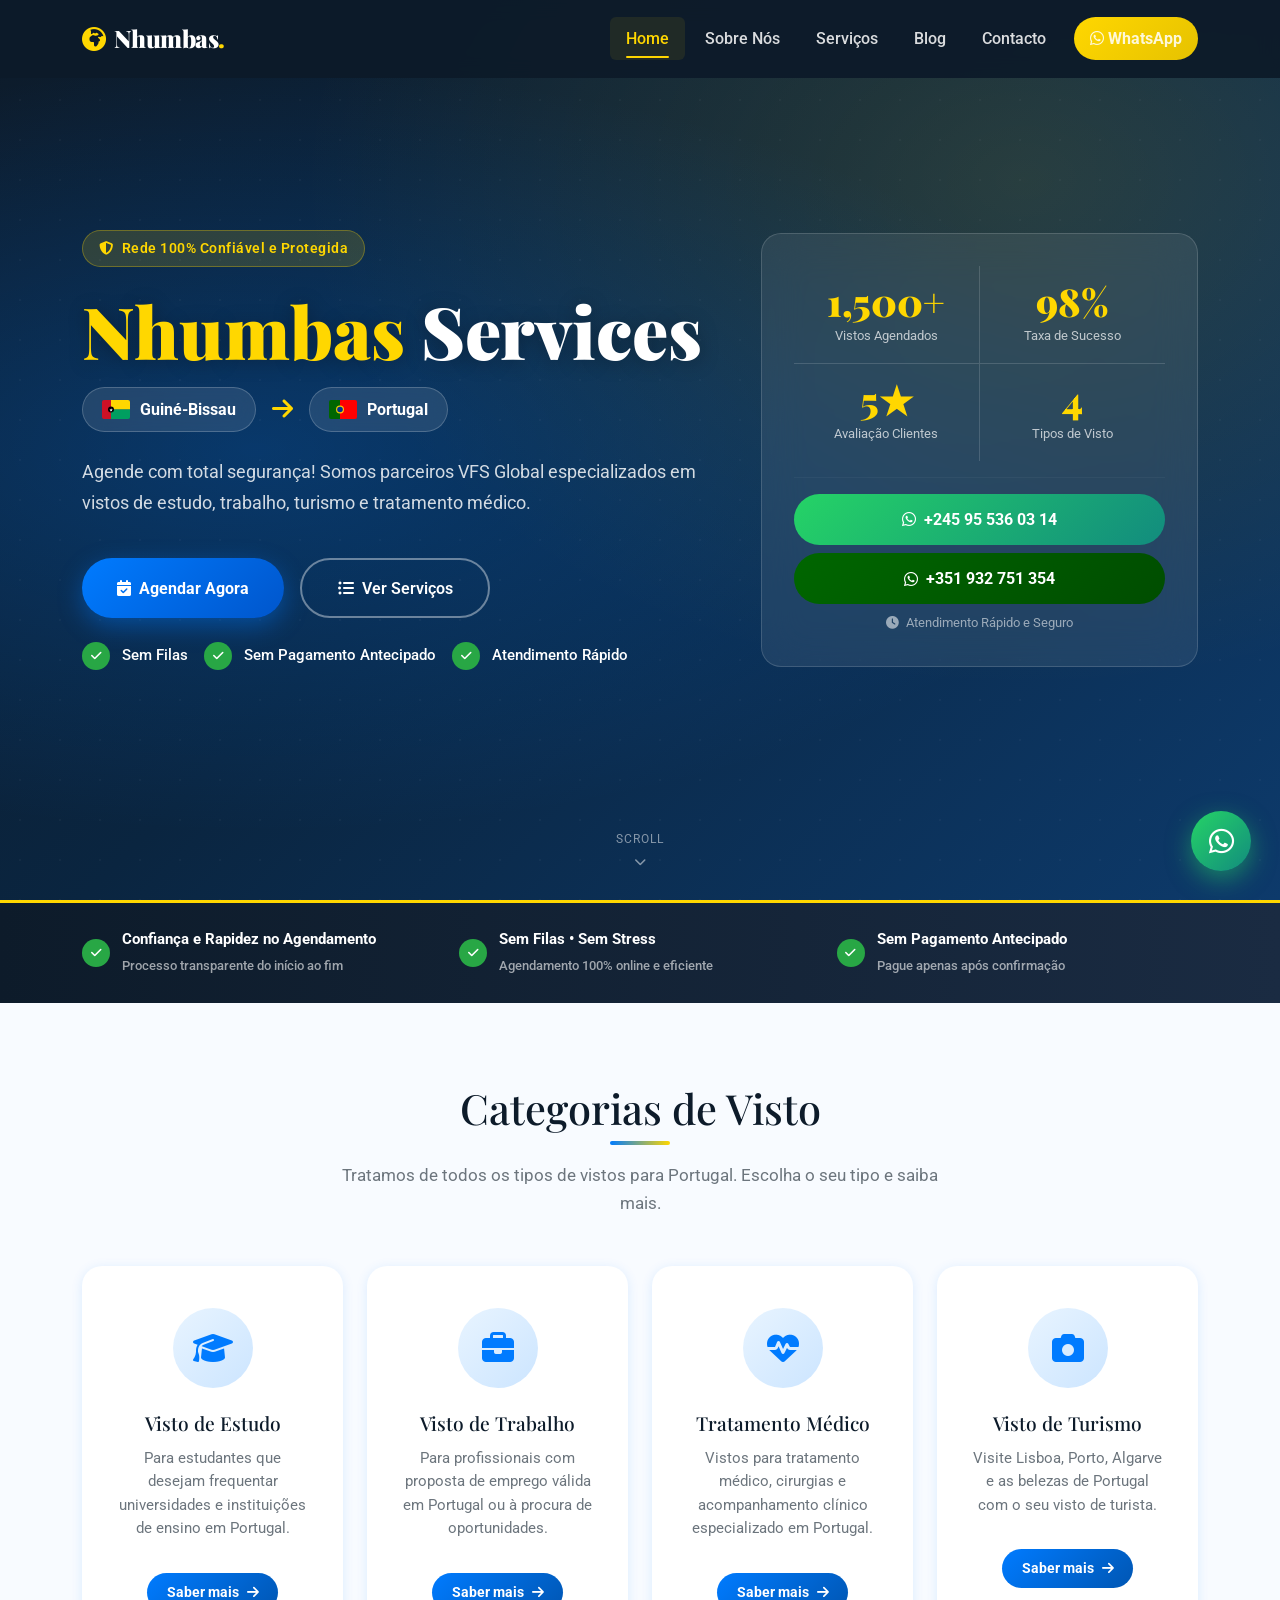
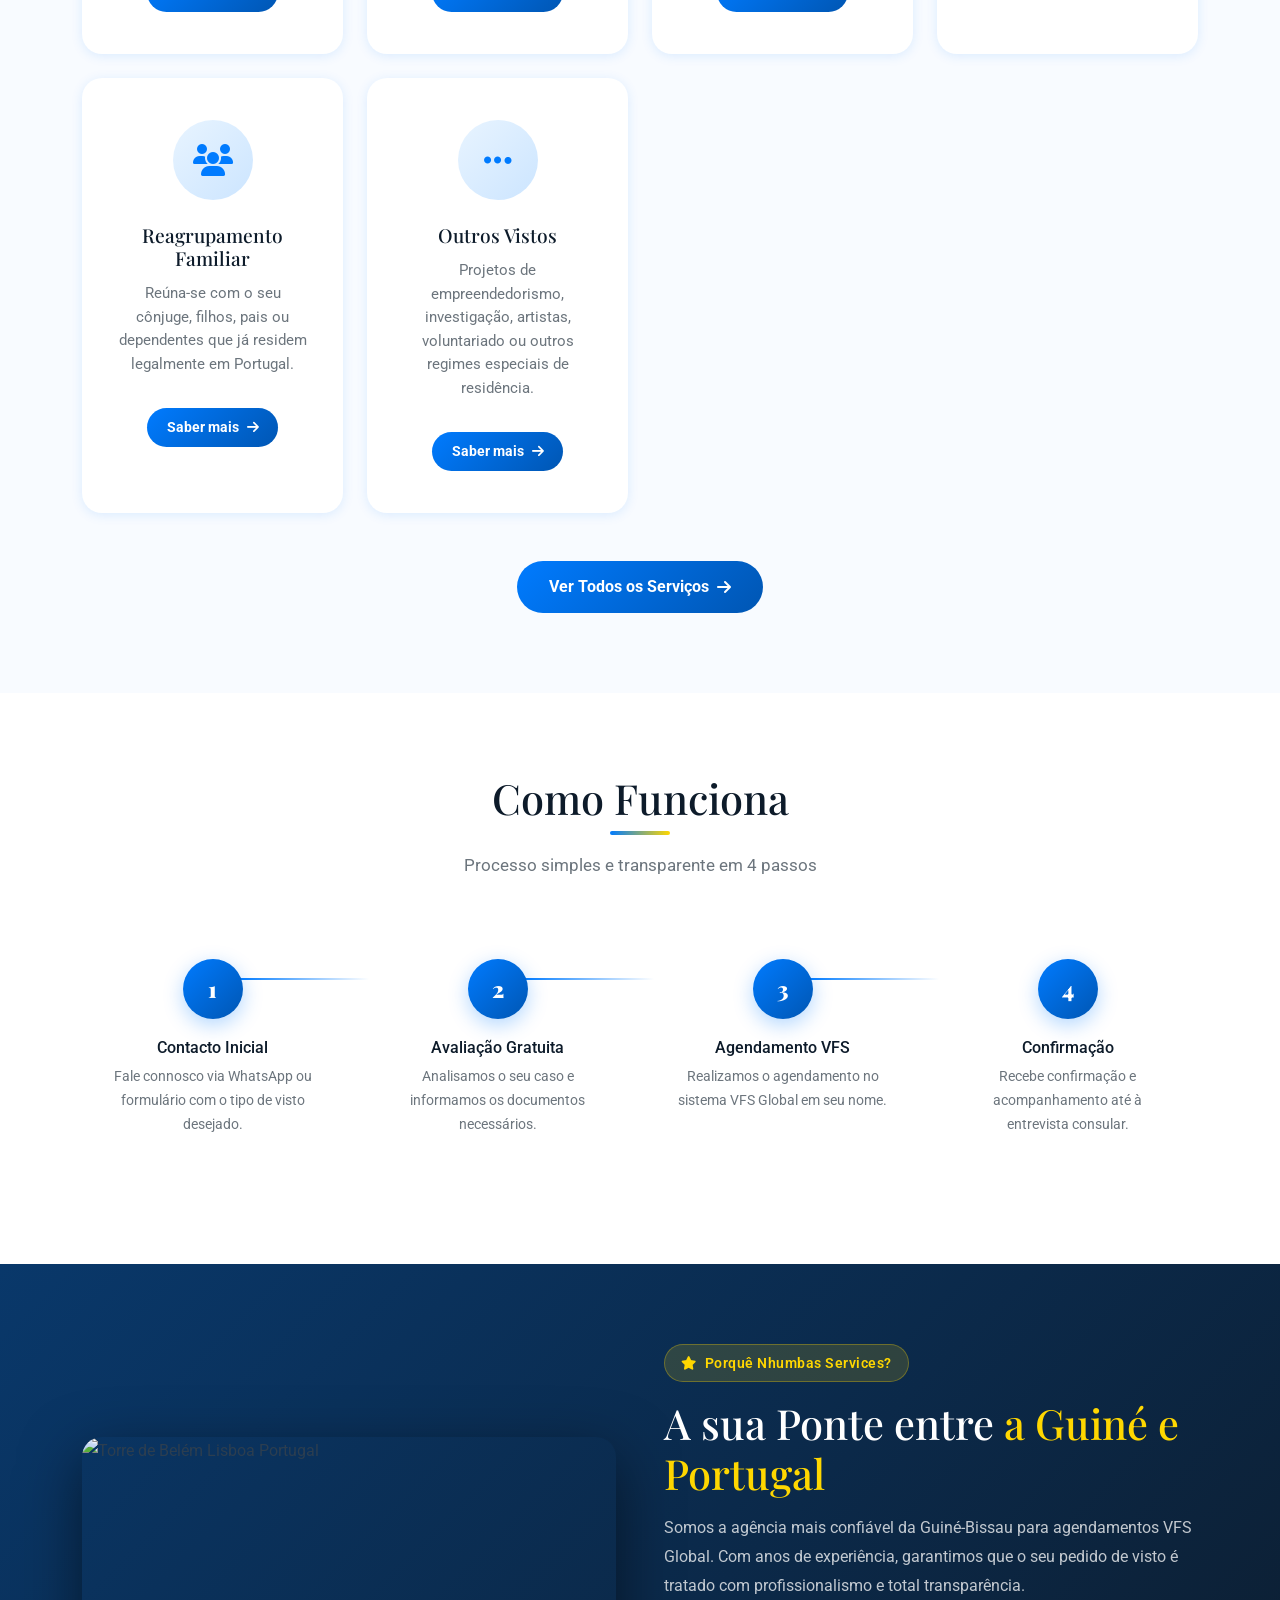
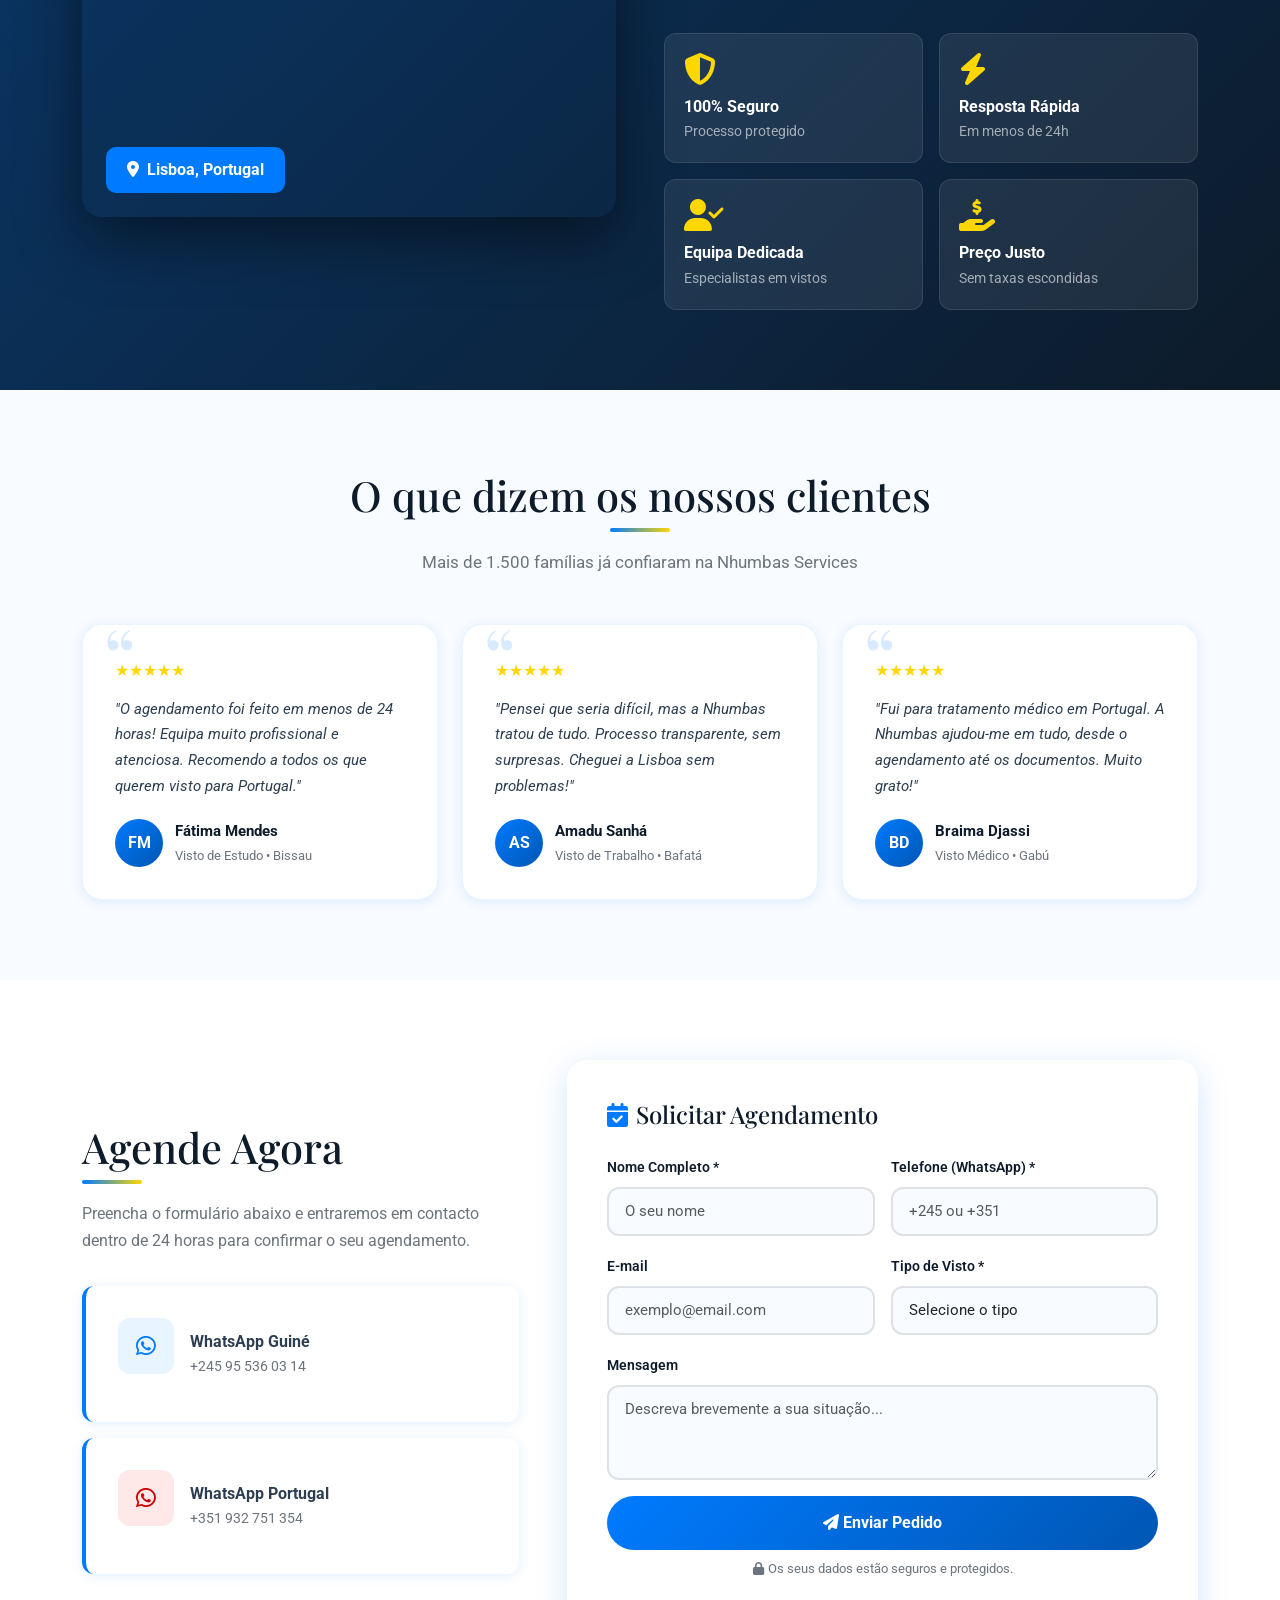
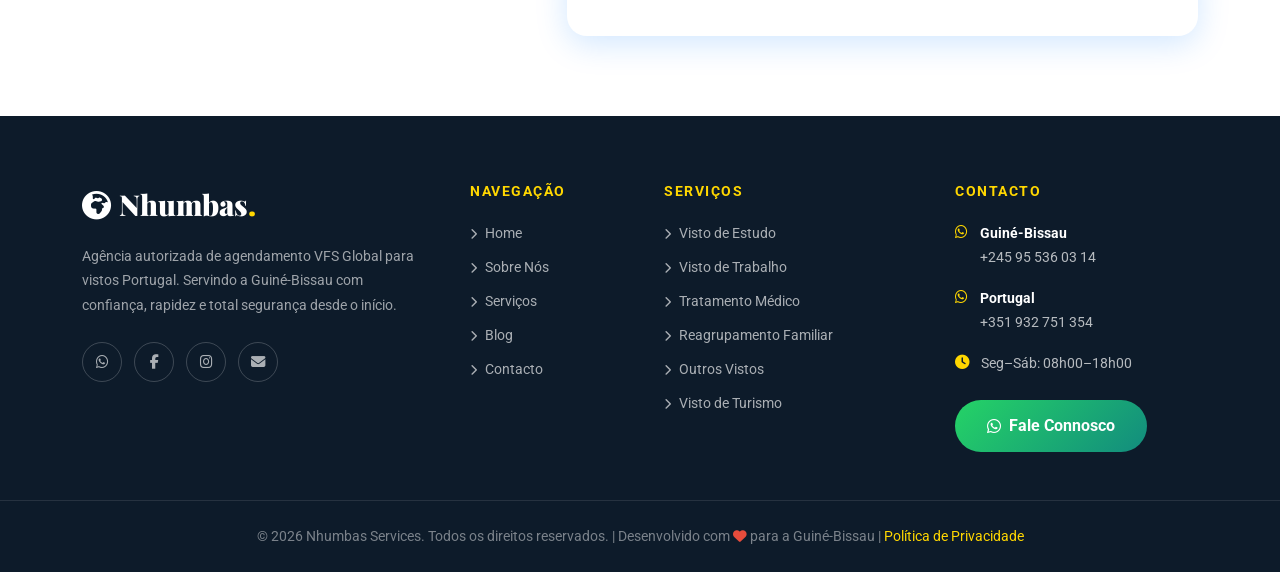
==== commit b7facbdd: "Update: add new visa categories (Reagrupamento Familiar, Outros), update Via Verde work visa content" ====
--- a/index.html
+++ b/index.html
@@ -4,12 +4,13 @@
   <meta charset="UTF-8"/>
   <meta name="viewport" content="width=device-width, initial-scale=1.0"/>
   <title>Nhumbas Services — Agendamento VFS Guiné-Bissau → Portugal</title>
-  <meta name="description" content="Nhumba Services: agendamento VFS Global seguro e rápido para vistos Portugal. Confiança total, sem filas, sem pagamento antecipado. Contacte já!"/>
-  <meta name="keywords" content="visto portugal, agendamento VFS, guiné-bissau, visto trabalho, visto estudo, nhumba services"/>
-  <meta property="og:title" content="Nhumba Services — Vistos Portugal"/>
+  <meta name="description" content="Nhumbas Services: agendamento VFS Global seguro e rápido para vistos Portugal. Confiança total, sem filas, sem pagamento antecipado. Contacte já!"/>
+  <link rel="icon" href="favicon.svg" type="image/svg+xml">
+  <meta name="keywords" content="visto portugal, agendamento VFS, guiné-bissau, visto trabalho, visto estudo, Nhumbas services"/>
+  <meta property="og:title" content="Nhumbas Services — Vistos Portugal"/>
   <meta property="og:description" content="Agende o seu visto para Portugal com total segurança. Rede 100% Confiável e Protegida."/>
   <meta property="og:type" content="website"/>
-  <link rel="canonical" href="https://nhumbaservices.github.io/"/>
+  <link rel="canonical" href="https://Nhumbaservices.github.io/"/>
 
   <!-- Schema.org -->
   <script type="application/ld+json">
@@ -46,7 +47,7 @@
         <li class="nav-item"><a class="nav-link" href="blog.html">Blog</a></li>
         <li class="nav-item"><a class="nav-link" href="contact.html">Contacto</a></li>
         <li class="nav-item">
-          <a class="nav-link nav-cta" href="https://wa.me/24595536314" target="_blank" rel="noopener">
+          <a class="nav-link nav-cta" href="https://wa.me/245955360314" target="_blank" rel="noopener">
             <i class="fab fa-whatsapp"></i> WhatsApp
           </a>
         </li>
@@ -144,7 +145,7 @@
           </div>
           <hr class="stat-divider mt-3 mb-3"/>
           <div class="d-flex gap-2 flex-wrap justify-content-center">
-            <a href="https://wa.me/24595536314" class="btn-whatsapp flex-fill text-center justify-content-center" target="_blank" rel="noopener" data-whatsapp="gw">
+            <a href="https://wa.me/245955360314" class="btn-whatsapp flex-fill text-center justify-content-center" target="_blank" rel="noopener" data-whatsapp="gw">
               <i class="fab fa-whatsapp"></i> +245 95 536 03 14
             </a>
           </div>
@@ -250,6 +251,26 @@
           <h4>Visto de Turismo</h4>
           <p>Visite Lisboa, Porto, Algarve e as belezas de Portugal com o seu visto de turista.</p>
           <a href="services.html#turismo" class="btn-primary-custom mt-3 d-inline-flex" style="font-size:.85rem;padding:.5rem 1.2rem;">
+            Saber mais <i class="fas fa-arrow-right"></i>
+          </a>
+        </div>
+      </div>
+      <div class="col-sm-6 col-lg-3" data-aos="fade-up" data-aos-delay="400">
+        <div class="service-card h-100">
+          <div class="service-icon"><i class="fas fa-users"></i></div>
+          <h4>Reagrupamento Familiar</h4>
+          <p>Reúna-se com o seu cônjuge, filhos, pais ou dependentes que já residem legalmente em Portugal.</p>
+          <a href="services.html#reagrupamento" class="btn-primary-custom mt-3 d-inline-flex" style="font-size:.85rem;padding:.5rem 1.2rem;">
+            Saber mais <i class="fas fa-arrow-right"></i>
+          </a>
+        </div>
+      </div>
+      <div class="col-sm-6 col-lg-3" data-aos="fade-up" data-aos-delay="500">
+        <div class="service-card h-100">
+          <div class="service-icon"><i class="fas fa-ellipsis-h"></i></div>
+          <h4>Outros Vistos</h4>
+          <p>Projetos de empreendedorismo, investigação, artistas, voluntariado ou outros regimes especiais de residência.</p>
+          <a href="services.html#outros" class="btn-primary-custom mt-3 d-inline-flex" style="font-size:.85rem;padding:.5rem 1.2rem;">
             Saber mais <i class="fas fa-arrow-right"></i>
           </a>
         </div>
@@ -327,7 +348,7 @@
         </div>
       </div>
       <div class="col-lg-6" data-aos="fade-left">
-        <div class="hero-badge mb-3"><i class="fas fa-star"></i> Porquê Nhumba Services?</div>
+        <div class="hero-badge mb-3"><i class="fas fa-star"></i> Porquê Nhumbas Services?</div>
         <h2 style="color:#fff;margin-bottom:1rem;">A sua Ponte entre <span style="color:var(--accent)">a Guiné e Portugal</span></h2>
         <p style="color:rgba(255,255,255,.75);font-size:1rem;line-height:1.8;margin-bottom:2rem;">
           Somos a agência mais confiável da Guiné-Bissau para agendamentos VFS Global. Com anos de experiência, garantimos que o seu pedido de visto é tratado com profissionalismo e total transparência.
@@ -374,7 +395,7 @@
   <div class="container">
     <div class="text-center mb-5" data-aos="fade-up">
       <h2 class="section-title text-center">O que dizem os nossos clientes</h2>
-      <p class="section-subtitle">Mais de 1.500 famílias já confiaram na Nhumba Services</p>
+      <p class="section-subtitle">Mais de 1.500 famílias já confiaram na Nhumbas Services</p>
     </div>
     <div class="row g-4">
       <div class="col-md-4" data-aos="fade-up" data-aos-delay="0">
@@ -393,7 +414,7 @@
       <div class="col-md-4" data-aos="fade-up" data-aos-delay="100">
         <div class="testimonial-card h-100">
           <div class="testimonial-stars">★★★★★</div>
-          <p class="testimonial-text">"Pensei que seria difícil, mas a Nhumba tratou de tudo. Processo transparente, sem surpresas. Cheguei a Lisboa sem problemas!"</p>
+          <p class="testimonial-text">"Pensei que seria difícil, mas a Nhumbas tratou de tudo. Processo transparente, sem surpresas. Cheguei a Lisboa sem problemas!"</p>
           <div class="testimonial-author">
             <div class="author-avatar">AS</div>
             <div>
@@ -406,7 +427,7 @@
       <div class="col-md-4" data-aos="fade-up" data-aos-delay="200">
         <div class="testimonial-card h-100">
           <div class="testimonial-stars">★★★★★</div>
-          <p class="testimonial-text">"Fui para tratamento médico em Portugal. A Nhumba ajudou-me em tudo, desde o agendamento até os documentos. Muito grato!"</p>
+          <p class="testimonial-text">"Fui para tratamento médico em Portugal. A Nhumbas ajudou-me em tudo, desde o agendamento até os documentos. Muito grato!"</p>
           <div class="testimonial-author">
             <div class="author-avatar">BD</div>
             <div>
@@ -463,7 +484,7 @@
             <p style="color:var(--text-light);">Obrigado pelo seu contacto. Responderemos em breve via WhatsApp ou e-mail.</p>
           </div>
 
-          <form data-validate-form action="https://formspree.io/f/YOUR_FREE_ID" method="POST" netlify>
+          <form data-validate-form action="https://formspree.io/f/xkoknqle" method="POST" netlify>
             <input type="hidden" name="form-name" value="agendamento-home"/>
             <div class="row g-3">
               <div class="col-sm-6">
@@ -522,10 +543,10 @@
           Agência autorizada de agendamento VFS Global para vistos Portugal. Servindo a Guiné-Bissau com confiança, rapidez e total segurança desde o início.
         </p>
         <div class="footer-social">
-          <a href="https://wa.me/24595536314" target="_blank" rel="noopener" aria-label="WhatsApp"><i class="fab fa-whatsapp"></i></a>
+          <a href="https://wa.me/245955360314" target="_blank" rel="noopener" aria-label="WhatsApp"><i class="fab fa-whatsapp"></i></a>
           <a href="#" aria-label="Facebook"><i class="fab fa-facebook-f"></i></a>
           <a href="#" aria-label="Instagram"><i class="fab fa-instagram"></i></a>
-          <a href="mailto:info@nhumbaservices.com" aria-label="Email"><i class="fas fa-envelope"></i></a>
+          <a href="mailto:info@Nhumbaservices.com" aria-label="Email"><i class="fas fa-envelope"></i></a>
         </div>
       </div>
       <div class="col-lg-2 col-md-6 col-6">
@@ -544,6 +565,8 @@
           <li><a href="services.html#estudo"><i class="fas fa-chevron-right"></i> Visto de Estudo</a></li>
           <li><a href="services.html#trabalho"><i class="fas fa-chevron-right"></i> Visto de Trabalho</a></li>
           <li><a href="services.html#medico"><i class="fas fa-chevron-right"></i> Tratamento Médico</a></li>
+          <li><a href="services.html#reagrupamento"><i class="fas fa-chevron-right"></i> Reagrupamento Familiar</a></li>
+          <li><a href="services.html#outros"><i class="fas fa-chevron-right"></i> Outros Vistos</a></li>
           <li><a href="services.html#turismo"><i class="fas fa-chevron-right"></i> Visto de Turismo</a></li>
         </ul>
       </div>
@@ -561,7 +584,7 @@
           <i class="fas fa-clock"></i>
           <span>Seg–Sáb: 08h00–18h00</span>
         </div>
-        <a href="https://wa.me/24595536314" class="btn-whatsapp mt-2" target="_blank" rel="noopener" data-whatsapp="gw">
+        <a href="https://wa.me/245955360314" class="btn-whatsapp mt-2" target="_blank" rel="noopener" data-whatsapp="gw">
           <i class="fab fa-whatsapp"></i> Fale Connosco
         </a>
       </div>
@@ -593,3 +616,5 @@
 <script src="assets/js/main.js"></script>
 </body>
 </html>
+
+
--- a/assets/css/style.css
+++ b/assets/css/style.css
@@ -1143,3 +1143,5 @@
 .blog-full-page .page-hero {
   padding: 7rem 0 3rem;
 }
+
+
